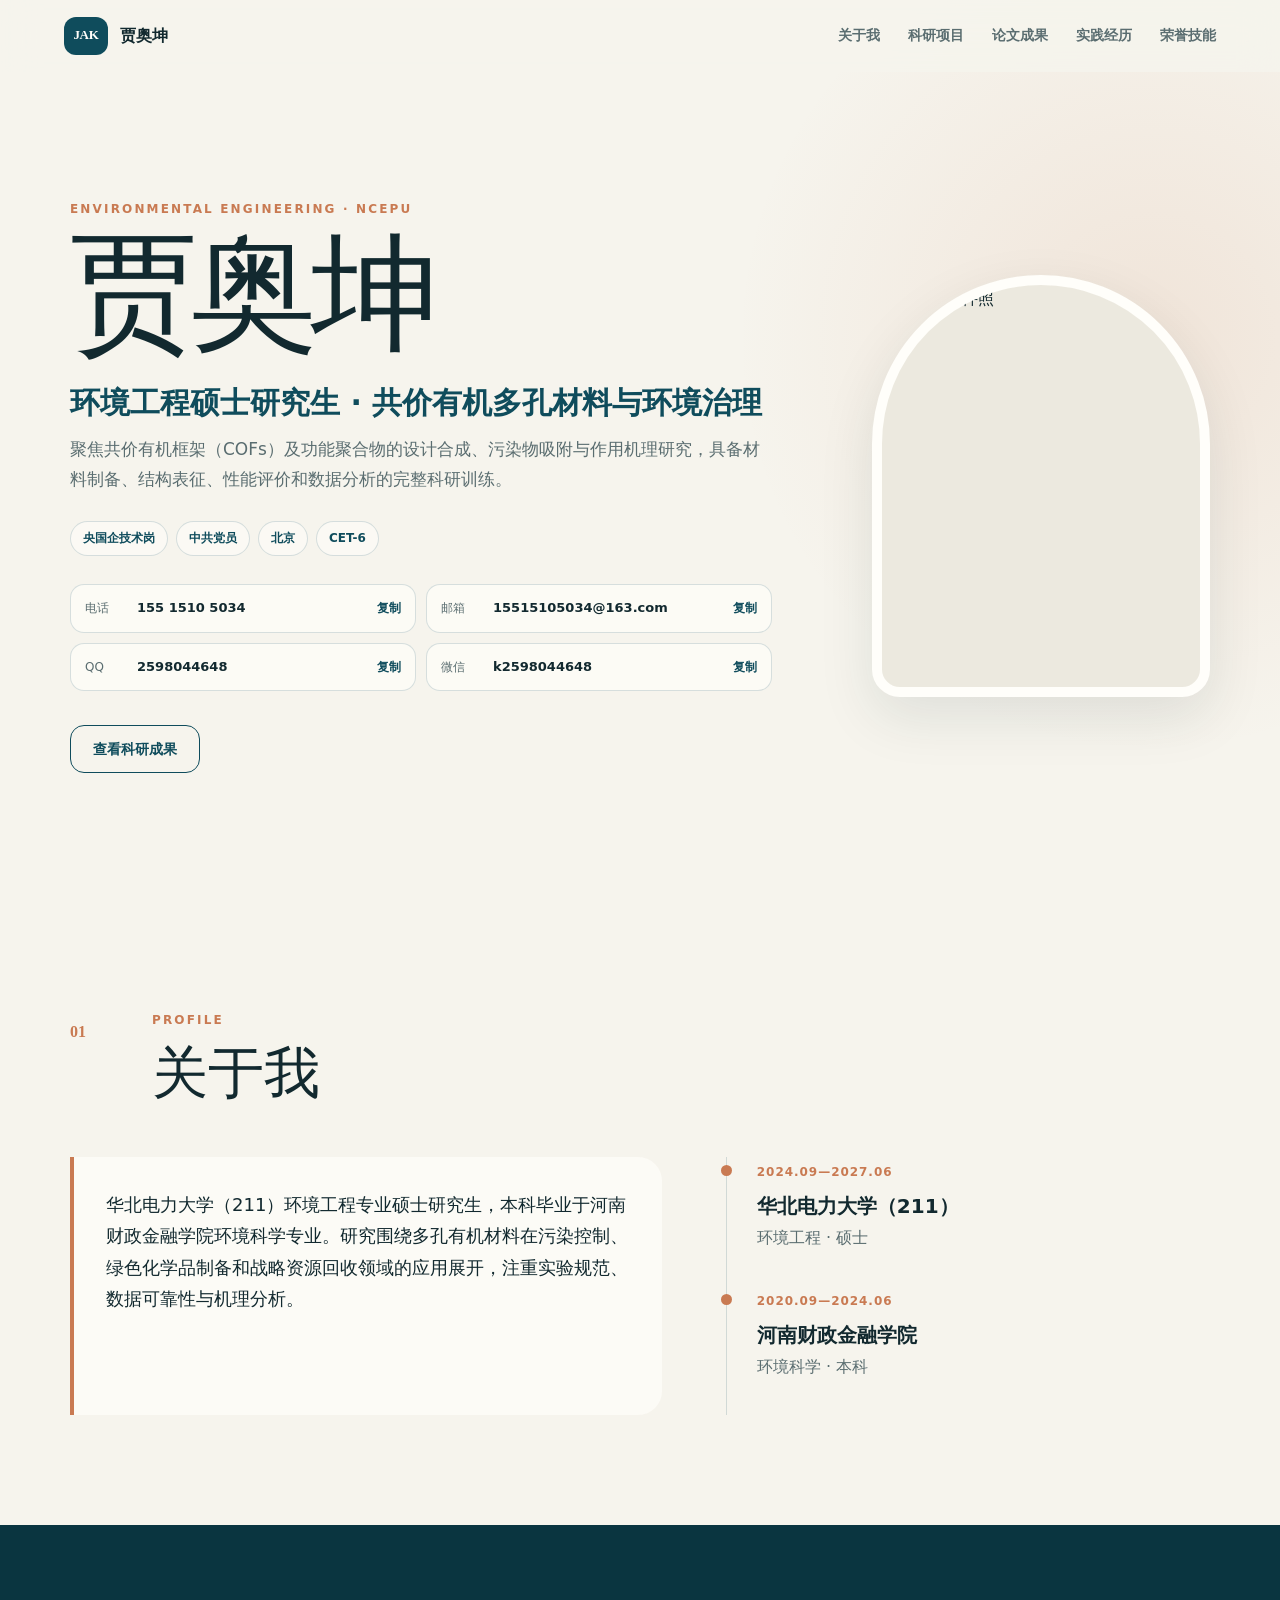
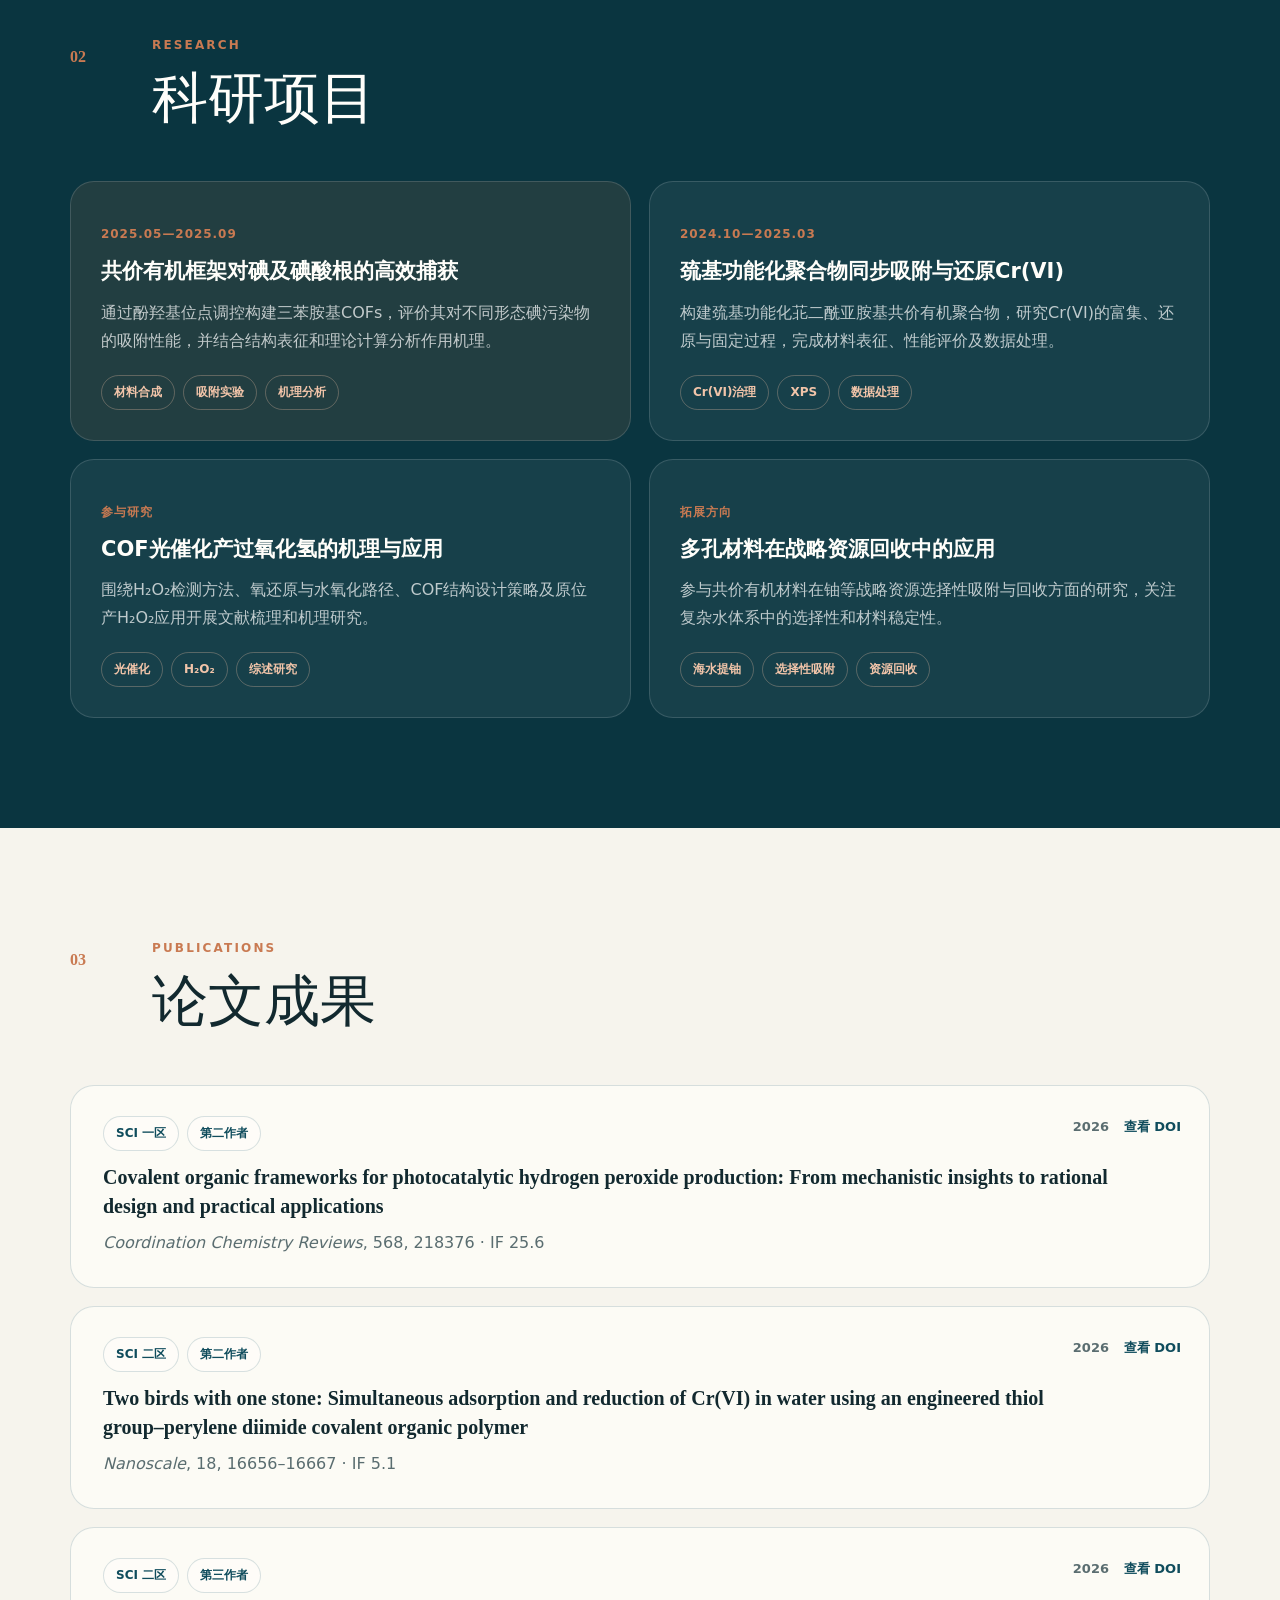
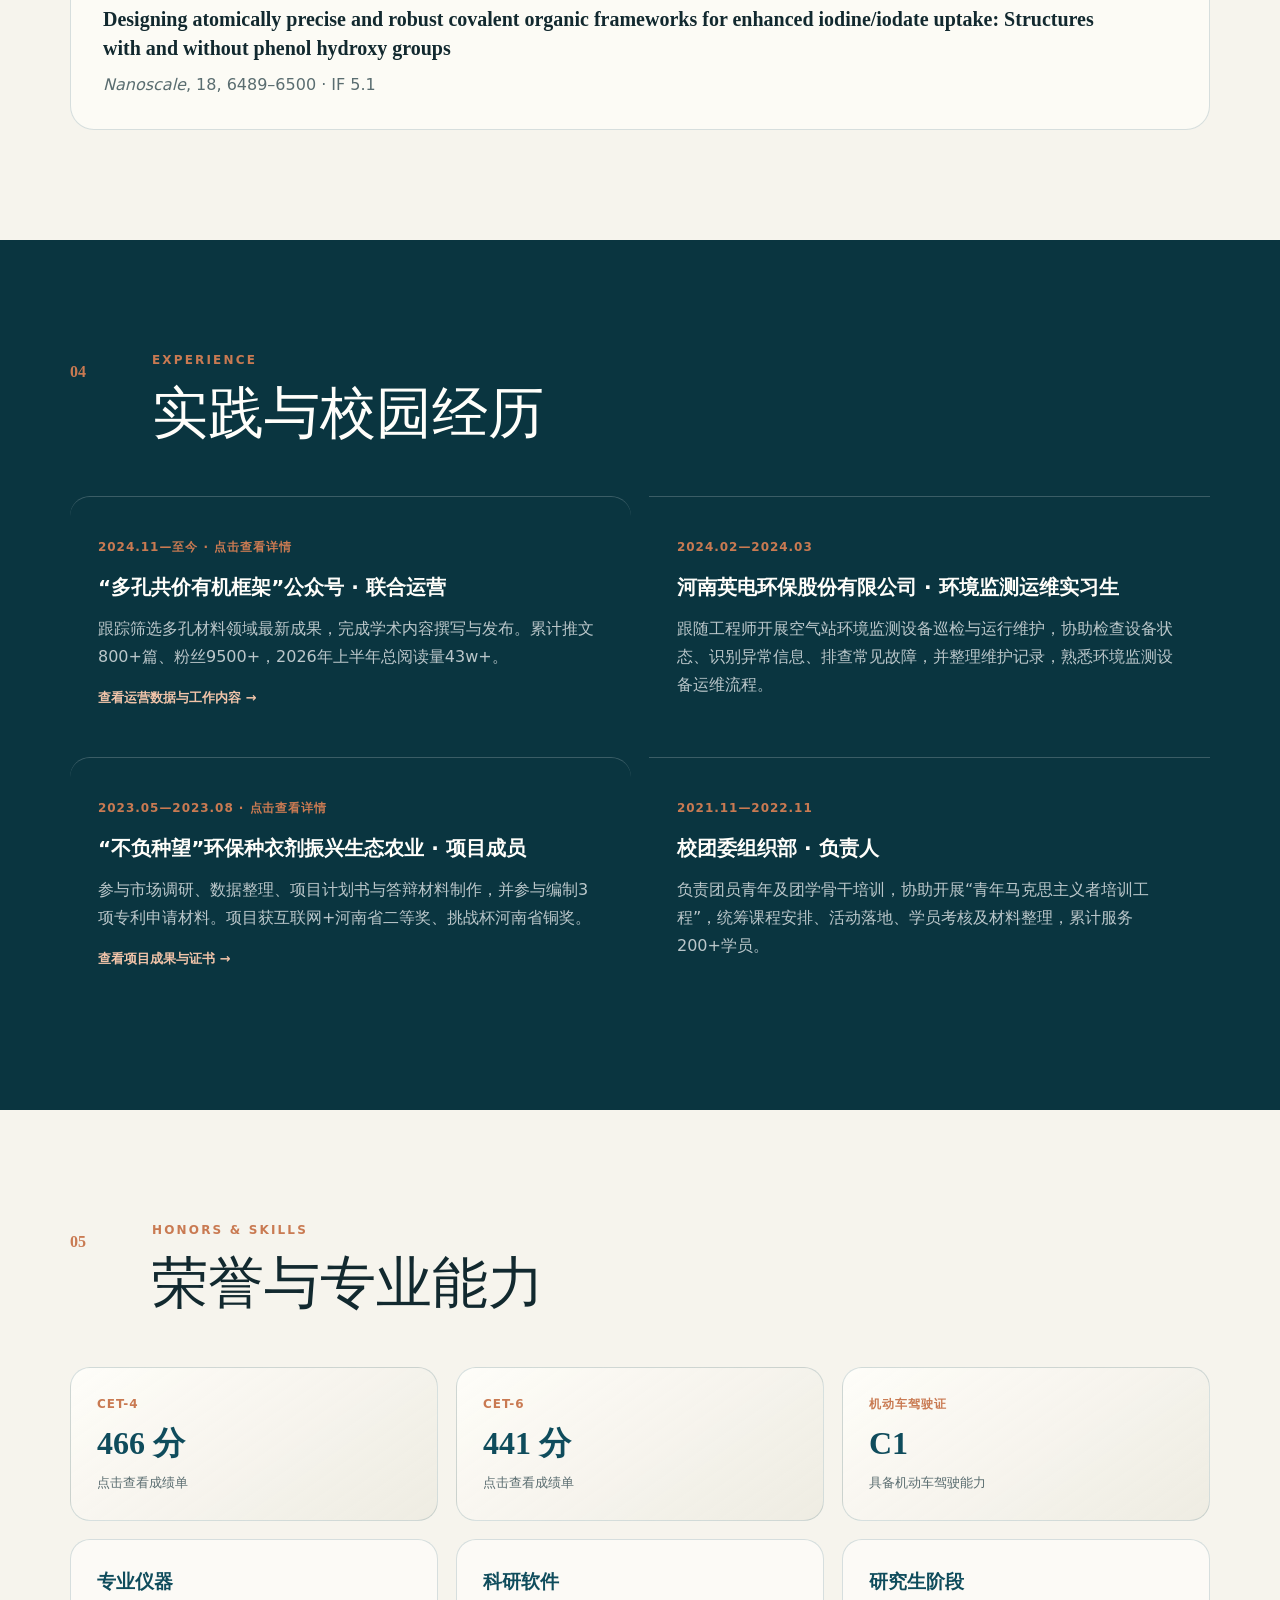
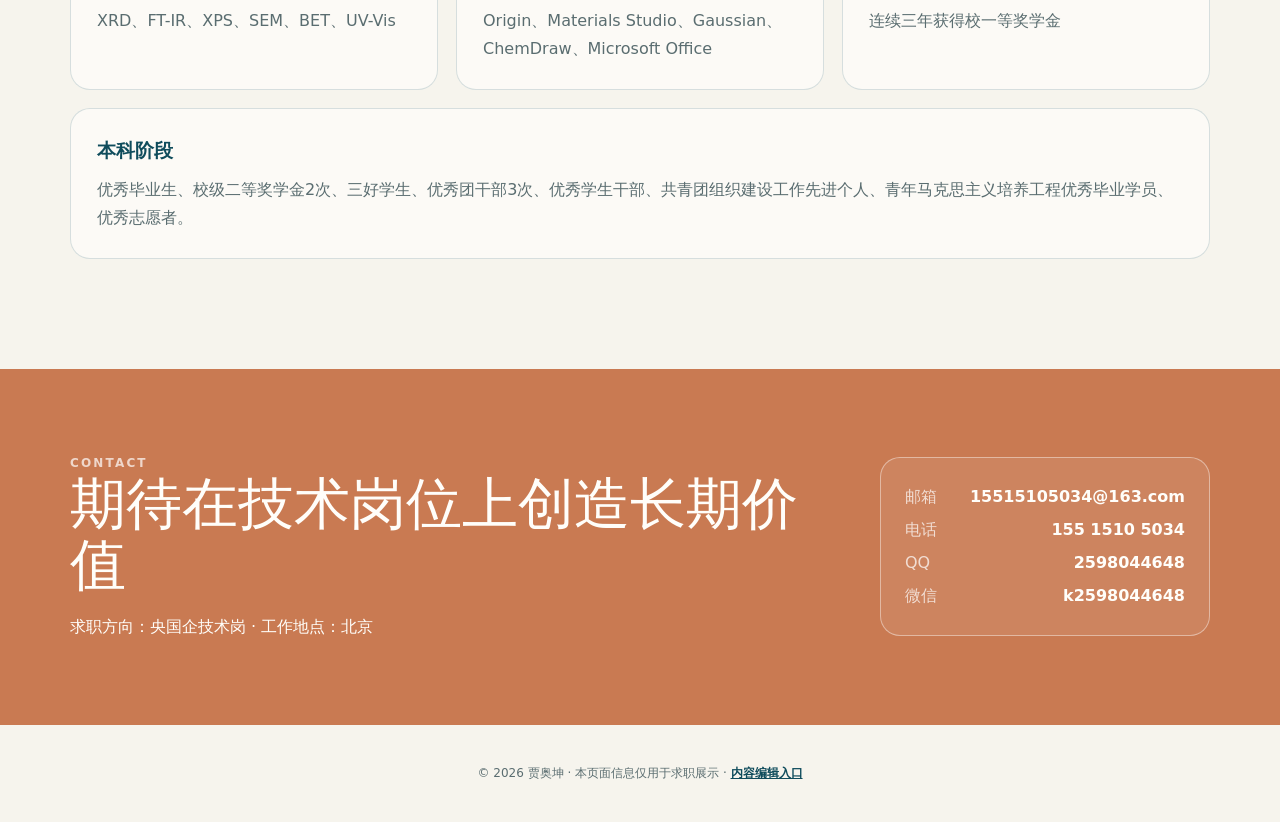
==== index.html @ 05bf76e3 "Publish personal homepage" ====
<!doctype html>
<html lang="zh-CN">
<head>
  <meta charset="utf-8">
  <meta name="viewport" content="width=device-width, initial-scale=1">
  <meta name="description" content="贾奥坤，华北电力大学环境工程硕士研究生，研究方向为共价有机框架与功能聚合物在环境治理中的应用。">
  <meta name="theme-color" content="#0f3d4a">
  <title>贾奥坤｜环境工程硕士研究生</title>
  <link rel="stylesheet" href="styles.css">
</head>
<body>
  <header class="site-header" id="top">
    <a class="brand" href="#top" aria-label="返回首页"><span class="brand-mark">JAK</span><span data-field="name">贾奥坤</span></a>
    <button class="menu-button" type="button" aria-expanded="false" aria-controls="main-nav">菜单</button>
    <nav id="main-nav" class="main-nav" aria-label="主导航"><a href="#about">关于我</a><a href="#research">科研项目</a><a href="#publications">论文成果</a><a href="#experience">实践经历</a><a href="#honors">荣誉技能</a></nav>
  </header>

  <main>
    <section class="hero section-shell">
      <div class="hero-copy reveal">
        <p class="eyebrow">ENVIRONMENTAL ENGINEERING · NCEPU</p>
        <h1 data-field="name">贾奥坤</h1>
        <p class="headline" data-field="headline">环境工程硕士研究生 · 共价有机多孔材料与环境治理</p>
        <p class="hero-summary" data-field="summary">聚焦共价有机框架（COFs）及功能聚合物的设计合成、污染物吸附与作用机理研究，具备材料制备、结构表征、性能评价和数据分析的完整科研训练。</p>
        <div class="tag-row" aria-label="个人标签"><span data-field="jobDirection">央国企技术岗</span><span>中共党员</span><span data-field="workLocation">北京</span><span>CET-6</span></div>
        <div class="copy-contact-grid" aria-label="点击复制联系方式">
          <button type="button" data-copy-field="phone" data-copy-label="电话"><span>电话</span><strong data-field="phone">155 1510 5034</strong><small>复制</small></button>
          <button type="button" data-copy-field="email" data-copy-label="邮箱"><span>邮箱</span><strong data-field="email">15515105034@163.com</strong><small>复制</small></button>
          <button type="button" data-copy-field="qq" data-copy-label="QQ"><span>QQ</span><strong data-field="qq">2598044648</strong><small>复制</small></button>
          <button type="button" data-copy-field="wechat" data-copy-label="微信"><span>微信</span><strong data-field="wechat">k2598044648</strong><small>复制</small></button>
        </div>
        <div class="hero-actions"><a class="button secondary" href="#publications">查看科研成果</a></div>
      </div>
      <div class="portrait-wrap reveal">
        <div class="portrait-frame"><img src="assets/jia-aokun.webp" alt="贾奥坤证件照"></div>
      </div>
    </section>

    <section id="about" class="content-section section-shell reveal">
      <div class="section-heading"><p class="section-index">01</p><div><p class="eyebrow">PROFILE</p><h2>关于我</h2></div></div>
      <div class="about-grid"><div class="lead-card"><p>华北电力大学（211）环境工程专业硕士研究生，本科毕业于河南财政金融学院环境科学专业。研究围绕多孔有机材料在污染控制、绿色化学品制备和战略资源回收领域的应用展开，注重实验规范、数据可靠性与机理分析。</p></div><div class="timeline"><article><span class="timeline-date">2024.09—2027.06</span><h3>华北电力大学（211）</h3><p>环境工程 · 硕士</p></article><article><span class="timeline-date">2020.09—2024.06</span><h3>河南财政金融学院</h3><p>环境科学 · 本科</p></article></div></div>
    </section>

    <section id="research" class="content-section alt-section"><div class="section-shell reveal">
      <div class="section-heading"><p class="section-index">02</p><div><p class="eyebrow">RESEARCH</p><h2>科研项目</h2></div></div>
      <div class="project-grid">
        <article class="project-card featured"><p class="project-date">2025.05—2025.09</p><h3>共价有机框架对碘及碘酸根的高效捕获</h3><p>通过酚羟基位点调控构建三苯胺基COFs，评价其对不同形态碘污染物的吸附性能，并结合结构表征和理论计算分析作用机理。</p><div class="mini-tags"><span>材料合成</span><span>吸附实验</span><span>机理分析</span></div></article>
        <article class="project-card"><p class="project-date">2024.10—2025.03</p><h3>巯基功能化聚合物同步吸附与还原Cr(VI)</h3><p>构建巯基功能化苝二酰亚胺基共价有机聚合物，研究Cr(VI)的富集、还原与固定过程，完成材料表征、性能评价及数据处理。</p><div class="mini-tags"><span>Cr(VI)治理</span><span>XPS</span><span>数据处理</span></div></article>
        <article class="project-card"><p class="project-date">参与研究</p><h3>COF光催化产过氧化氢的机理与应用</h3><p>围绕H₂O₂检测方法、氧还原与水氧化路径、COF结构设计策略及原位产H₂O₂应用开展文献梳理和机理研究。</p><div class="mini-tags"><span>光催化</span><span>H₂O₂</span><span>综述研究</span></div></article>
        <article class="project-card"><p class="project-date">拓展方向</p><h3>多孔材料在战略资源回收中的应用</h3><p>参与共价有机材料在铀等战略资源选择性吸附与回收方面的研究，关注复杂水体系中的选择性和材料稳定性。</p><div class="mini-tags"><span>海水提铀</span><span>选择性吸附</span><span>资源回收</span></div></article>
      </div>
    </div></section>

    <section id="publications" class="content-section section-shell reveal">
      <div class="section-heading"><p class="section-index">03</p><div><p class="eyebrow">PUBLICATIONS</p><h2>论文成果</h2></div></div>
      <div class="publication-list">
        <article><div class="pub-meta"><span>SCI 一区</span><span>第二作者</span><time>2026</time></div><h3>Covalent organic frameworks for photocatalytic hydrogen peroxide production: From mechanistic insights to rational design and practical applications</h3><p><em>Coordination Chemistry Reviews</em>, 568, 218376 · IF 25.6</p><a href="https://doi.org/10.1016/j.ccr.2026.218376" target="_blank" rel="noreferrer">查看 DOI</a></article>
        <article><div class="pub-meta"><span>SCI 二区</span><span>第二作者</span><time>2026</time></div><h3>Two birds with one stone: Simultaneous adsorption and reduction of Cr(VI) in water using an engineered thiol group–perylene diimide covalent organic polymer</h3><p><em>Nanoscale</em>, 18, 16656–16667 · IF 5.1</p><a href="https://doi.org/10.1039/D6NR01074A" target="_blank" rel="noreferrer">查看 DOI</a></article>
        <article><div class="pub-meta"><span>SCI 二区</span><span>第三作者</span><time>2026</time></div><h3>Designing atomically precise and robust covalent organic frameworks for enhanced iodine/iodate uptake: Structures with and without phenol hydroxy groups</h3><p><em>Nanoscale</em>, 18, 6489–6500 · IF 5.1</p><a href="https://doi.org/10.1039/D5NR04548G" target="_blank" rel="noreferrer">查看 DOI</a></article>
      </div>
    </section>

    <section id="experience" class="content-section alt-section"><div class="section-shell reveal">
      <div class="section-heading"><p class="section-index">04</p><div><p class="eyebrow">EXPERIENCE</p><h2>实践与校园经历</h2></div></div>
      <div class="experience-list">
        <article class="interactive-card" tabindex="0" role="button" data-modal-target="wechat-modal"><p class="project-date">2024.11—至今 · 点击查看详情</p><h3>“多孔共价有机框架”公众号 · 联合运营</h3><p>跟踪筛选多孔材料领域最新成果，完成学术内容撰写与发布。累计推文<span data-field="wechatPosts">800+</span>篇、粉丝<span data-field="wechatFollowers">9500+</span>，2026年上半年总阅读量<span data-field="wechatViews">43w+</span>。</p><span class="detail-link">查看运营数据与工作内容 →</span></article>
        <article><p class="project-date">2024.02—2024.03</p><h3>河南英电环保股份有限公司 · 环境监测运维实习生</h3><p>跟随工程师开展空气站环境监测设备巡检与运行维护，协助检查设备状态、识别异常信息、排查常见故障，并整理维护记录，熟悉环境监测设备运维流程。</p></article>
        <article class="interactive-card" tabindex="0" role="button" data-modal-target="seed-modal"><p class="project-date">2023.05—2023.08 · 点击查看详情</p><h3>“不负种望”环保种衣剂振兴生态农业 · 项目成员</h3><p>参与市场调研、数据整理、项目计划书与答辩材料制作，并参与编制3项专利申请材料。项目获互联网+河南省二等奖、挑战杯河南省铜奖。</p><span class="detail-link">查看项目成果与证书 →</span></article>
        <article><p class="project-date">2021.11—2022.11</p><h3>校团委组织部 · 负责人</h3><p>负责团员青年及团学骨干培训，协助开展“青年马克思主义者培训工程”，统筹课程安排、活动落地、学员考核及材料整理，累计服务200+学员。</p></article>
      </div>
    </div></section>

    <section id="honors" class="content-section section-shell reveal">
      <div class="section-heading"><p class="section-index">05</p><div><p class="eyebrow">HONORS & SKILLS</p><h2>荣誉与专业能力</h2></div></div>
      <div class="credential-grid">
        <button class="credential-card" type="button" data-modal-target="cet4-modal"><span>CET-4</span><strong>466 分</strong><small>点击查看成绩单</small></button>
        <button class="credential-card" type="button" data-modal-target="cet6-modal"><span>CET-6</span><strong>441 分</strong><small>点击查看成绩单</small></button>
        <article class="credential-card static"><span>机动车驾驶证</span><strong>C1</strong><small>具备机动车驾驶能力</small></article>
      </div>
      <div class="skills-grid"><article class="skill-card"><h3>专业仪器</h3><p>XRD、FT-IR、XPS、SEM、BET、UV-Vis</p></article><article class="skill-card"><h3>科研软件</h3><p>Origin、Materials Studio、Gaussian、ChemDraw、Microsoft Office</p></article><article class="skill-card"><h3>研究生阶段</h3><p>连续三年获得校一等奖学金</p></article><article class="skill-card wide"><h3>本科阶段</h3><p>优秀毕业生、校级二等奖学金2次、三好学生、优秀团干部3次、优秀学生干部、共青团组织建设工作先进个人、青年马克思主义培养工程优秀毕业学员、优秀志愿者。</p></article></div>
    </section>

    <section class="contact-section"><div class="section-shell contact-inner reveal"><div><p class="eyebrow">CONTACT</p><h2>期待在技术岗位上创造长期价值</h2><p>求职方向：<span data-field="jobDirection">央国企技术岗</span> · 工作地点：<span data-field="workLocation">北京</span></p></div><div class="plain-contact"><p><span>邮箱</span><strong data-field="email">15515105034@163.com</strong></p><p><span>电话</span><strong data-field="phone">155 1510 5034</strong></p><p><span>QQ</span><strong data-field="qq">2598044648</strong></p><p><span>微信</span><strong data-field="wechat">k2598044648</strong></p></div></div></section>
  </main>

  <footer><p>© <span id="year">2026</span> 贾奥坤 · 本页面信息仅用于求职展示 · <a href="editor.html">内容编辑入口</a></p></footer>

  <div class="modal" id="wechat-modal" aria-hidden="true" role="dialog" aria-modal="true" aria-labelledby="wechat-title"><div class="modal-backdrop" data-modal-close></div><div class="modal-panel modal-wide"><button class="modal-close" type="button" data-modal-close>×</button><p class="eyebrow">WECHAT PUBLIC ACCOUNT</p><h2 id="wechat-title">“多孔共价有机框架”公众号</h2><div class="modal-metrics"><article><strong data-field="wechatPosts">800+</strong><span>累计推文</span></article><article><strong data-field="wechatFollowers">9500+</strong><span>粉丝数量</span></article><article><strong data-field="wechatViews">43w+</strong><span>2026年上半年阅读量</span></article></div><p>联合负责内容运营：持续跟踪COFs、MOFs等多孔材料领域最新研究成果，筛选高价值论文，提炼研究思路、创新点与核心结论，完成学术推文撰写、校对与发布。</p><div class="wechat-evidence"><figure><img src="assets/wechat-account-overview.webp" alt="公众号名称与用户数据截图"><figcaption>公众号名称与账号概览</figcaption></figure><figure><img src="assets/wechat-2026-q1.webp" alt="2026年1月至3月阅读量趋势"><figcaption>2026.01.01—2026.03.31 · 阅读总人数247,104</figcaption></figure><figure><img src="assets/wechat-2026-apr-may.webp" alt="2026年4月至5月阅读量趋势"><figcaption>2026.04.01—2026.05.31 · 阅读总人数111,201</figcaption></figure><figure><img src="assets/wechat-2026-june.webp" alt="2026年6月阅读量趋势"><figcaption>2026.06.01—2026.06.30 · 阅读总人数75,459</figcaption></figure></div></div></div>
  <div class="modal" id="seed-modal" aria-hidden="true" role="dialog" aria-modal="true" aria-labelledby="seed-title"><div class="modal-backdrop" data-modal-close></div><div class="modal-panel modal-wide"><button class="modal-close" type="button" data-modal-close>×</button><p class="eyebrow">PROJECT & AWARDS</p><h2 id="seed-title">“不负种望”环保种衣剂项目成果</h2><p>参与市场调研、数据收集与分析、项目计划书编制、答辩PPT制作，并参与编制3项专利申请材料。</p><div class="certificate-grid"><figure><img src="assets/innovation-award.webp" alt="互联网+河南省二等奖证书" loading="lazy"><figcaption>互联网+河南省二等奖 · <a href="assets/innovation-award.pdf" target="_blank" rel="noreferrer">查看原始PDF</a></figcaption></figure><figure><img src="assets/challenge-cup-award.webp" alt="挑战杯河南省铜奖证书" loading="lazy"><figcaption>挑战杯河南省铜奖 · <a href="assets/challenge-cup-award.pdf" target="_blank" rel="noreferrer">查看原始PDF</a></figcaption></figure></div></div></div>
  <div class="modal" id="cet4-modal" aria-hidden="true" role="dialog" aria-modal="true" aria-labelledby="cet4-title"><div class="modal-backdrop" data-modal-close></div><div class="modal-panel document-panel"><button class="modal-close" type="button" data-modal-close>×</button><p class="eyebrow">LANGUAGE CERTIFICATE</p><h2 id="cet4-title">CET-4 成绩单 · 466分</h2><img src="assets/cet4-score-report-redacted.webp" alt="CET-4成绩单" loading="lazy"></div></div>
  <div class="modal" id="cet6-modal" aria-hidden="true" role="dialog" aria-modal="true" aria-labelledby="cet6-title"><div class="modal-backdrop" data-modal-close></div><div class="modal-panel document-panel"><button class="modal-close" type="button" data-modal-close>×</button><p class="eyebrow">LANGUAGE CERTIFICATE</p><h2 id="cet6-title">CET-6 成绩单 · 441分</h2><img src="assets/cet6-score-report-redacted.webp" alt="CET-6成绩单" loading="lazy"></div></div>
  <div class="toast" role="status" aria-live="polite"></div>
  <script src="script.js"></script>
</body>
</html>
---- styles.css ----
:root {
  --ink: #12292f;
  --muted: #5a6d70;
  --paper: #f6f4ed;
  --paper-deep: #ece9df;
  --white: #fffefa;
  --primary: #0f4c5c;
  --primary-dark: #0a3540;
  --accent: #c97a52;
  --line: rgba(15, 76, 92, 0.16);
  --shadow: 0 20px 55px rgba(22, 46, 50, 0.1);
  --radius: 24px;
}

* { box-sizing: border-box; }

html { scroll-behavior: smooth; }

body {
  margin: 0;
  overflow-x: hidden;
  color: var(--ink);
  background:
    radial-gradient(circle at 90% 6%, rgba(201, 122, 82, 0.13), transparent 26rem),
    var(--paper);
  font-family: "Microsoft YaHei", "PingFang SC", "Noto Sans CJK SC", system-ui, sans-serif;
  line-height: 1.75;
}

.hero-copy { min-width: 0; }

a { color: inherit; }

.site-header {
  position: sticky;
  top: 0;
  z-index: 20;
  display: flex;
  align-items: center;
  justify-content: space-between;
  min-height: 72px;
  padding: 0 5vw;
  border-bottom: 1px solid transparent;
  background: rgba(246, 244, 237, 0.82);
  backdrop-filter: blur(18px);
  transition: border-color 180ms ease, box-shadow 180ms ease;
}

.site-header.scrolled {
  border-color: var(--line);
  box-shadow: 0 10px 30px rgba(18, 41, 47, 0.06);
}

.brand {
  display: inline-flex;
  gap: 12px;
  align-items: center;
  font-weight: 800;
  text-decoration: none;
}

.brand-mark {
  display: grid;
  width: 44px;
  height: 38px;
  place-items: center;
  border-radius: 12px;
  color: var(--white);
  background: var(--primary);
  font-family: Georgia, serif;
  font-size: 13px;
  letter-spacing: -0.02em;
}

.main-nav { display: flex; gap: 28px; }
.main-nav a {
  color: var(--muted);
  font-size: 14px;
  font-weight: 700;
  text-decoration: none;
}
.main-nav a:hover { color: var(--primary); }
.menu-button { display: none; }

.section-shell {
  width: min(1140px, calc(100% - 40px));
  margin-inline: auto;
}

.hero {
  display: grid;
  grid-template-columns: minmax(0, 1.35fr) minmax(280px, 0.65fr);
  gap: clamp(48px, 8vw, 100px);
  align-items: center;
  min-height: calc(100vh - 72px);
  padding-block: 80px;
}

.eyebrow {
  margin: 0 0 12px;
  color: var(--accent);
  font-size: 12px;
  font-weight: 900;
  letter-spacing: 0.18em;
}

.hero h1 {
  margin: 0;
  font-family: Georgia, "Songti SC", serif;
  font-size: clamp(64px, 10vw, 128px);
  font-weight: 500;
  line-height: 0.98;
  letter-spacing: -0.06em;
}

.headline {
  margin: 26px 0 12px;
  color: var(--primary);
  font-size: clamp(20px, 2.4vw, 30px);
  font-weight: 800;
  line-height: 1.35;
}

.hero-summary {
  max-width: 710px;
  margin: 0;
  color: var(--muted);
  font-size: 17px;
}

.tag-row, .mini-tags, .pub-meta {
  display: flex;
  flex-wrap: wrap;
  gap: 8px;
}

.tag-row { margin-top: 26px; }
.tag-row span, .mini-tags span, .pub-meta span {
  padding: 6px 12px;
  border: 1px solid var(--line);
  border-radius: 99px;
  color: var(--primary);
  background: rgba(255, 254, 250, 0.58);
  font-size: 12px;
  font-weight: 800;
}

.hero-actions, .contact-actions {
  display: flex;
  flex-wrap: wrap;
  gap: 12px;
  margin-top: 34px;
}

.copy-contact-grid {
  display: grid;
  grid-template-columns: repeat(2, minmax(0, 1fr));
  gap: 10px;
  max-width: 710px;
  margin-top: 28px;
}
.copy-contact-grid button {
  display: grid;
  grid-template-columns: 42px minmax(0, 1fr) auto;
  gap: 10px;
  align-items: center;
  padding: 12px 14px;
  border: 1px solid var(--line);
  border-radius: 14px;
  color: var(--ink);
  background: rgba(255, 254, 250, 0.68);
  font: inherit;
  text-align: left;
  cursor: pointer;
  transition: transform 160ms ease, border-color 160ms ease, background 160ms ease;
}
.copy-contact-grid button:hover { border-color: var(--primary); background: var(--white); transform: translateY(-2px); }
.copy-contact-grid span, .copy-contact-grid small { color: var(--muted); font-size: 12px; }
.copy-contact-grid strong { overflow-wrap: anywhere; font-size: 13px; }
.copy-contact-grid small { color: var(--primary); font-weight: 800; }

.button {
  display: inline-flex;
  min-height: 48px;
  align-items: center;
  justify-content: center;
  padding: 0 22px;
  border: 1px solid var(--primary);
  border-radius: 14px;
  font-size: 14px;
  font-weight: 800;
  text-decoration: none;
  transition: transform 160ms ease, background 160ms ease, color 160ms ease;
}
.button:hover { transform: translateY(-2px); }
.button.primary { color: var(--white); background: var(--primary); }
.button.primary:hover { background: var(--primary-dark); }
.button.secondary { color: var(--primary); background: transparent; }

.portrait-wrap { justify-self: end; width: min(100%, 350px); }
.portrait-frame {
  overflow: hidden;
  aspect-ratio: 4 / 5;
  border: 10px solid var(--white);
  border-radius: 170px 170px 28px 28px;
  background: var(--paper-deep);
  box-shadow: var(--shadow);
}
.portrait-frame img {
  width: 100%;
  height: 100%;
  object-fit: cover;
  object-position: 50% 24%;
}

.contact-card {
  position: relative;
  width: calc(100% - 30px);
  margin: -28px auto 0;
  padding: 16px 18px;
  border: 1px solid var(--line);
  border-radius: 18px;
  background: rgba(255, 254, 250, 0.96);
  box-shadow: 0 12px 30px rgba(18, 41, 47, 0.1);
}
.contact-card p {
  display: flex;
  justify-content: space-between;
  gap: 14px;
  margin: 2px 0;
  font-size: 13px;
}
.contact-card span { color: var(--muted); }
.contact-card strong { font-weight: 700; text-align: right; }

.metrics {
  display: grid;
  grid-template-columns: repeat(4, 1fr);
  margin-bottom: 120px;
  overflow: hidden;
  border: 1px solid var(--line);
  border-radius: var(--radius);
  background: rgba(255, 254, 250, 0.68);
  box-shadow: 0 14px 40px rgba(18, 41, 47, 0.05);
}
.metrics article {
  display: flex;
  flex-direction: column;
  align-items: center;
  padding: 28px 16px;
  border-right: 1px solid var(--line);
}
.metrics article:last-child { border-right: 0; }
.metrics strong { color: var(--primary); font-family: Georgia, serif; font-size: 34px; }
.metrics span { color: var(--muted); font-size: 13px; }

.content-section { padding-block: 110px; scroll-margin-top: 70px; }
.alt-section { background: var(--primary-dark); color: var(--white); }

.section-heading {
  display: grid;
  grid-template-columns: 60px 1fr;
  gap: 22px;
  align-items: start;
  margin-bottom: 52px;
}
.section-index {
  margin: 8px 0 0;
  color: var(--accent);
  font-family: Georgia, serif;
  font-weight: 700;
}
.section-heading h2, .contact-section h2 {
  margin: 0;
  font-family: Georgia, "Songti SC", serif;
  font-size: clamp(34px, 5vw, 56px);
  font-weight: 500;
  line-height: 1.1;
}

.about-grid { display: grid; grid-template-columns: 1.1fr 0.9fr; gap: 64px; }
.lead-card {
  padding: 32px;
  border-left: 4px solid var(--accent);
  border-radius: 0 var(--radius) var(--radius) 0;
  background: rgba(255, 254, 250, 0.74);
  font-size: 18px;
}
.lead-card p { margin: 0; }

.timeline { border-left: 1px solid var(--line); }
.timeline article { position: relative; padding: 0 0 34px 30px; }
.timeline article::before {
  position: absolute;
  top: 8px;
  left: -6px;
  width: 11px;
  height: 11px;
  border-radius: 50%;
  background: var(--accent);
  content: "";
}
.timeline h3 { margin: 4px 0 0; font-size: 20px; }
.timeline p { margin: 0; color: var(--muted); }
.timeline-date, .project-date { color: var(--accent); font-size: 12px; font-weight: 900; letter-spacing: 0.08em; }

.project-grid { display: grid; grid-template-columns: repeat(2, 1fr); gap: 18px; }
.project-card {
  padding: 30px;
  border: 1px solid rgba(255, 255, 255, 0.14);
  border-radius: var(--radius);
  background: rgba(255, 255, 255, 0.055);
}
.project-card.featured { background: rgba(201, 122, 82, 0.13); }
.project-card h3 { margin: 8px 0 12px; font-size: 21px; line-height: 1.4; }
.project-card p:not(.project-date) { margin: 0; color: rgba(255, 255, 255, 0.72); }
.mini-tags { margin-top: 20px; }
.alt-section .mini-tags span { color: #f1c4a9; border-color: rgba(241, 196, 169, 0.3); background: transparent; }

.publication-list { display: grid; gap: 18px; }
.publication-list article {
  position: relative;
  padding: 30px 100px 30px 32px;
  border: 1px solid var(--line);
  border-radius: var(--radius);
  background: rgba(255, 254, 250, 0.68);
  transition: transform 180ms ease, box-shadow 180ms ease;
}
.publication-list article:hover { transform: translateY(-3px); box-shadow: var(--shadow); }
.publication-list h3 { margin: 12px 0 8px; font-family: Georgia, serif; font-size: 20px; line-height: 1.45; }
.publication-list p { margin: 0; color: var(--muted); }
.publication-list article > a {
  position: absolute;
  top: 30px;
  right: 28px;
  color: var(--primary);
  font-size: 13px;
  font-weight: 900;
  text-decoration: none;
  white-space: nowrap;
}
.pub-meta time { margin-left: auto; color: var(--muted); font-size: 13px; font-weight: 800; }

.experience-list { display: grid; grid-template-columns: repeat(2, 1fr); gap: 18px; }
.experience-list article {
  padding: 28px;
  border-top: 1px solid rgba(255, 255, 255, 0.2);
}
.experience-list h3 { margin: 7px 0 10px; font-size: 20px; }
.experience-list p:not(.project-date) { margin: 0; color: rgba(255, 255, 255, 0.72); }

.interactive-card {
  border-radius: 20px;
  cursor: pointer;
  transition: transform 180ms ease, background 180ms ease, box-shadow 180ms ease;
}
.interactive-card:hover, .interactive-card:focus-visible {
  outline: none;
  background: rgba(255, 255, 255, 0.08);
  box-shadow: inset 0 0 0 1px rgba(255, 255, 255, 0.15);
  transform: translateY(-3px);
}
.detail-link { display: inline-block; margin-top: 16px; color: #f1c4a9; font-size: 13px; font-weight: 800; }

.credential-grid { display: grid; grid-template-columns: repeat(3, 1fr); gap: 18px; margin-bottom: 18px; }
.credential-card {
  display: flex;
  min-height: 154px;
  flex-direction: column;
  align-items: flex-start;
  justify-content: center;
  padding: 26px;
  border: 1px solid var(--line);
  border-radius: 20px;
  color: var(--ink);
  background: linear-gradient(145deg, rgba(255, 254, 250, 0.86), rgba(236, 233, 223, 0.76));
  font: inherit;
  text-align: left;
}
button.credential-card { cursor: pointer; transition: transform 160ms ease, box-shadow 160ms ease; }
button.credential-card:hover { transform: translateY(-3px); box-shadow: var(--shadow); }
.credential-card span { color: var(--accent); font-size: 12px; font-weight: 900; letter-spacing: 0.08em; }
.credential-card strong { color: var(--primary); font-family: Georgia, serif; font-size: 32px; }
.credential-card small { color: var(--muted); }

.skills-grid { display: grid; grid-template-columns: repeat(3, 1fr); gap: 18px; }
.skill-card {
  padding: 26px;
  border: 1px solid var(--line);
  border-radius: 20px;
  background: rgba(255, 254, 250, 0.66);
}
.skill-card.wide { grid-column: span 3; }
.skill-card h3 { margin: 0 0 8px; color: var(--primary); }
.skill-card p { margin: 0; color: var(--muted); }

.contact-section { padding-block: 84px; color: var(--white); background: var(--accent); }
.contact-inner { display: flex; align-items: center; justify-content: space-between; gap: 60px; }
.contact-inner .eyebrow { color: rgba(255, 255, 255, 0.7); }
.contact-inner p { margin-bottom: 0; }
.contact-actions { justify-content: flex-end; margin: 0; }
.button.light { border-color: var(--white); color: var(--accent); background: var(--white); }
.button.outline-light { border-color: rgba(255, 255, 255, 0.7); color: var(--white); }

.plain-contact {
  min-width: min(100%, 330px);
  padding: 20px 24px;
  border: 1px solid rgba(255, 255, 255, 0.42);
  border-radius: 20px;
  background: rgba(255, 255, 255, 0.08);
}
.plain-contact p { display: flex; justify-content: space-between; gap: 24px; margin: 5px 0; }
.plain-contact span { color: rgba(255, 255, 255, 0.72); }

.modal { position: fixed; z-index: 100; inset: 0; display: none; padding: 28px; overflow-y: auto; }
.modal.open { display: grid; place-items: center; }
.modal-backdrop { position: fixed; inset: 0; background: rgba(4, 20, 24, 0.76); backdrop-filter: blur(7px); }
.modal-panel {
  position: relative;
  z-index: 1;
  width: min(760px, 100%);
  max-height: calc(100vh - 56px);
  overflow: auto;
  padding: clamp(26px, 5vw, 48px);
  border-radius: 26px;
  background: var(--white);
  box-shadow: 0 30px 100px rgba(0, 0, 0, 0.3);
}
.modal-panel.modal-wide { width: min(1080px, 100%); }
.modal-panel h2 { margin: 0 44px 20px 0; font-family: Georgia, "Songti SC", serif; font-size: clamp(28px, 4vw, 44px); line-height: 1.2; }
.modal-panel > p { color: var(--muted); }
.modal-close { position: absolute; top: 18px; right: 20px; width: 42px; height: 42px; border: 0; border-radius: 50%; color: var(--primary); background: var(--paper-deep); cursor: pointer; font-size: 28px; line-height: 1; }
.modal-metrics { display: grid; grid-template-columns: repeat(3, 1fr); gap: 12px; margin: 28px 0; }
.modal-metrics article { display: flex; flex-direction: column; padding: 20px; border-radius: 16px; background: var(--paper); text-align: center; }
.modal-metrics strong { color: var(--primary); font-family: Georgia, serif; font-size: 30px; }
.modal-metrics span { color: var(--muted); font-size: 12px; }
.certificate-grid { display: grid; grid-template-columns: repeat(2, 1fr); gap: 18px; margin-top: 24px; }
.certificate-grid figure { margin: 0; padding: 12px; border: 1px solid var(--line); border-radius: 18px; background: var(--paper); }
.certificate-grid img, .document-panel img { display: block; width: 100%; height: auto; border-radius: 10px; }
.certificate-grid figcaption { padding: 10px 4px 2px; color: var(--muted); font-size: 13px; }
.certificate-grid a { color: var(--primary); font-weight: 800; }
.document-panel { width: min(880px, 100%); }
.privacy-note { padding: 12px 15px; border-left: 3px solid var(--accent); background: var(--paper); font-size: 13px; }
.wechat-evidence { display: grid; gap: 18px; margin-top: 28px; }
.wechat-evidence figure { margin: 0; padding: 12px; border: 1px solid var(--line); border-radius: 18px; background: var(--paper); }
.wechat-evidence img { display: block; width: 100%; height: auto; border-radius: 10px; }
.wechat-evidence figcaption { padding: 10px 4px 2px; color: var(--muted); font-size: 13px; }
body.modal-open { overflow: hidden; }

.toast {
  position: fixed;
  z-index: 130;
  right: 24px;
  bottom: 24px;
  padding: 12px 18px;
  border-radius: 12px;
  color: var(--white);
  background: var(--primary-dark);
  opacity: 0;
  pointer-events: none;
  transform: translateY(12px);
  transition: opacity 160ms ease, transform 160ms ease;
}
.toast.show { opacity: 1; transform: none; }

.editor-page { min-height: 100vh; }
.editor-header { display: flex; width: min(900px, calc(100% - 32px)); margin: 0 auto; padding: 26px 0; }
.editor-shell { width: min(900px, calc(100% - 32px)); margin: 24px auto 80px; }
.editor-intro { margin-bottom: 34px; }
.editor-intro h1 { margin: 0; font-family: Georgia, "Songti SC", serif; font-size: clamp(42px, 7vw, 68px); font-weight: 500; }
.editor-intro p:last-child { max-width: 720px; color: var(--muted); }
.editor-form { display: grid; grid-template-columns: repeat(2, 1fr); gap: 18px; padding: clamp(22px, 4vw, 38px); border: 1px solid var(--line); border-radius: 26px; background: rgba(255, 254, 250, 0.78); box-shadow: var(--shadow); }
.editor-form label { display: flex; flex-direction: column; gap: 7px; color: var(--primary); font-size: 13px; font-weight: 800; }
.editor-form .full { grid-column: 1 / -1; }
.editor-form input, .editor-form textarea { width: 100%; padding: 13px 14px; border: 1px solid var(--line); border-radius: 12px; color: var(--ink); background: var(--white); font: inherit; resize: vertical; }
.editor-form input:focus, .editor-form textarea:focus { outline: 2px solid rgba(15, 76, 92, 0.2); border-color: var(--primary); }
.editor-actions { display: flex; flex-wrap: wrap; gap: 12px; align-items: center; margin-top: 8px; }
.text-button { border: 0; color: var(--muted); background: transparent; cursor: pointer; text-decoration: underline; }
.editor-note { margin-top: 18px; padding: 18px 22px; border-left: 4px solid var(--accent); border-radius: 0 16px 16px 0; background: rgba(255, 254, 250, 0.68); }
.editor-note p { margin: 4px 0 0; color: var(--muted); }

footer { padding: 26px 20px; color: var(--muted); text-align: center; font-size: 12px; }
footer a { color: var(--primary); font-weight: 800; }

.reveal { opacity: 0; transform: translateY(22px); transition: opacity 650ms ease, transform 650ms ease; }
.reveal.visible { opacity: 1; transform: none; }

@media (prefers-reduced-motion: reduce) {
  html { scroll-behavior: auto; }
  .reveal { opacity: 1; transform: none; transition: none; }
}

@media (max-width: 820px) {
  .menu-button {
    display: block;
    padding: 8px 12px;
    border: 1px solid var(--line);
    border-radius: 10px;
    color: var(--primary);
    background: transparent;
    font-weight: 800;
  }
  .main-nav {
    position: absolute;
    top: 64px;
    right: 20px;
    display: none;
    width: 190px;
    flex-direction: column;
    gap: 0;
    padding: 10px;
    border: 1px solid var(--line);
    border-radius: 16px;
    background: var(--white);
    box-shadow: var(--shadow);
  }
  .main-nav.open { display: flex; }
  .main-nav a { padding: 10px 12px; }
  .hero { grid-template-columns: 1fr; min-height: auto; padding-block: 64px 90px; }
  .portrait-wrap { justify-self: center; order: -1; width: min(74vw, 310px); }
  .hero-copy { text-align: center; }
  .hero-summary { margin-inline: auto; }
  .tag-row, .hero-actions { justify-content: center; }
  .copy-contact-grid { margin-inline: auto; text-align: left; }
  .metrics { grid-template-columns: repeat(2, 1fr); margin-bottom: 70px; }
  .metrics article:nth-child(2) { border-right: 0; }
  .metrics article:nth-child(-n+2) { border-bottom: 1px solid var(--line); }
  .about-grid, .project-grid, .experience-list, .skills-grid, .credential-grid { grid-template-columns: 1fr; }
  .skill-card.wide { grid-column: auto; }
  .contact-inner { flex-direction: column; align-items: flex-start; }
  .contact-actions { justify-content: flex-start; }
  .plain-contact { width: 100%; }
  .certificate-grid { grid-template-columns: 1fr; }
}

@media (max-width: 520px) {
  .section-shell { width: min(100% - 28px, 1140px); }
  .hero h1 { font-size: 62px; }
  .headline { font-size: 20px; }
  .hero-copy { width: 100%; }
  .hero-copy .eyebrow { overflow-wrap: anywhere; letter-spacing: 0.1em; }
  .headline, .hero-summary { overflow-wrap: anywhere; }
  .content-section { padding-block: 78px; }
  .section-heading { grid-template-columns: 36px 1fr; gap: 12px; margin-bottom: 38px; }
  .lead-card, .project-card, .publication-list article, .skill-card { padding: 24px; }
  .publication-list article { padding-top: 62px; }
  .publication-list article > a { left: 24px; right: auto; top: 22px; }
  .pub-meta time { width: 100%; margin-left: 0; }
  .contact-actions { width: 100%; }
  .contact-actions .button { width: 100%; }
  .modal { padding: 12px; }
  .modal-panel { max-height: calc(100vh - 24px); padding: 24px 18px; }
  .modal-metrics { grid-template-columns: 1fr; }
  .plain-contact p { flex-direction: column; gap: 0; }
  .copy-contact-grid { grid-template-columns: 1fr; }
  .editor-form { grid-template-columns: 1fr; }
  .editor-form .full { grid-column: auto; }
  .editor-actions .button { width: 100%; }
}
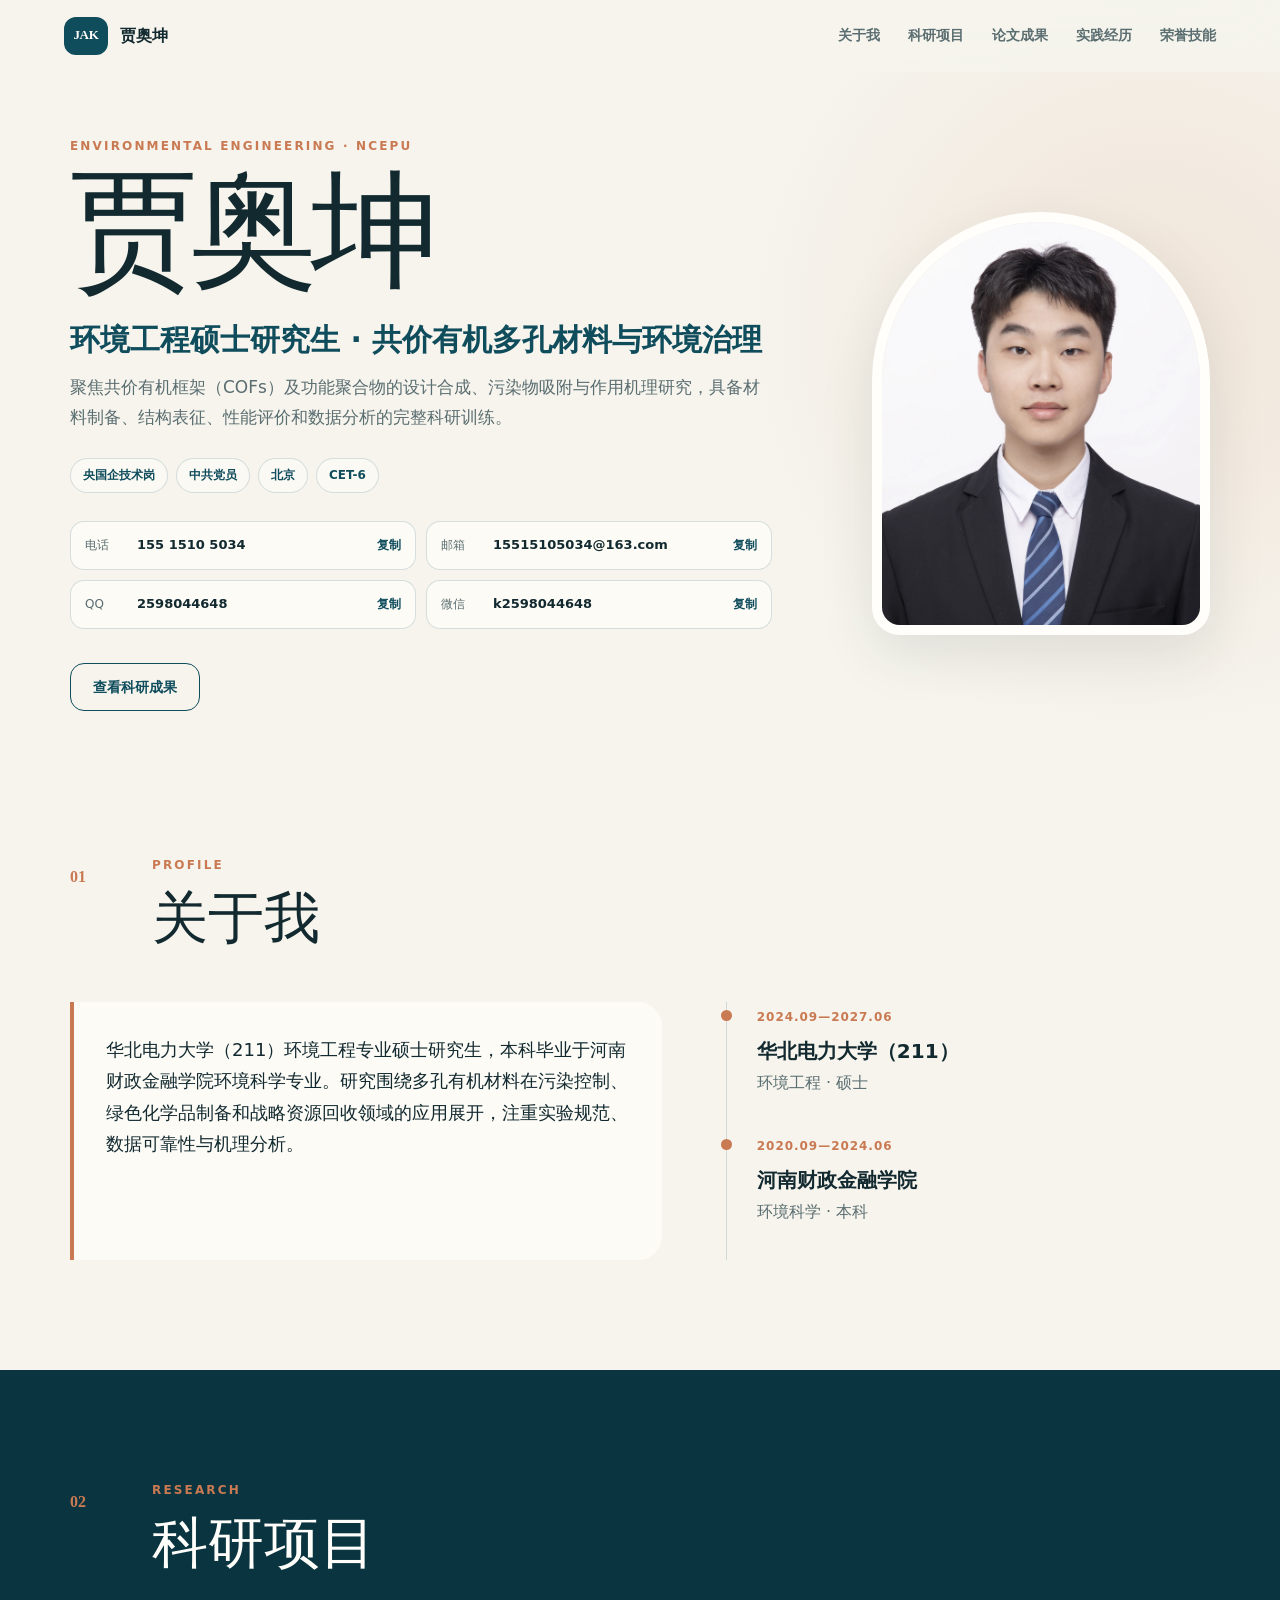
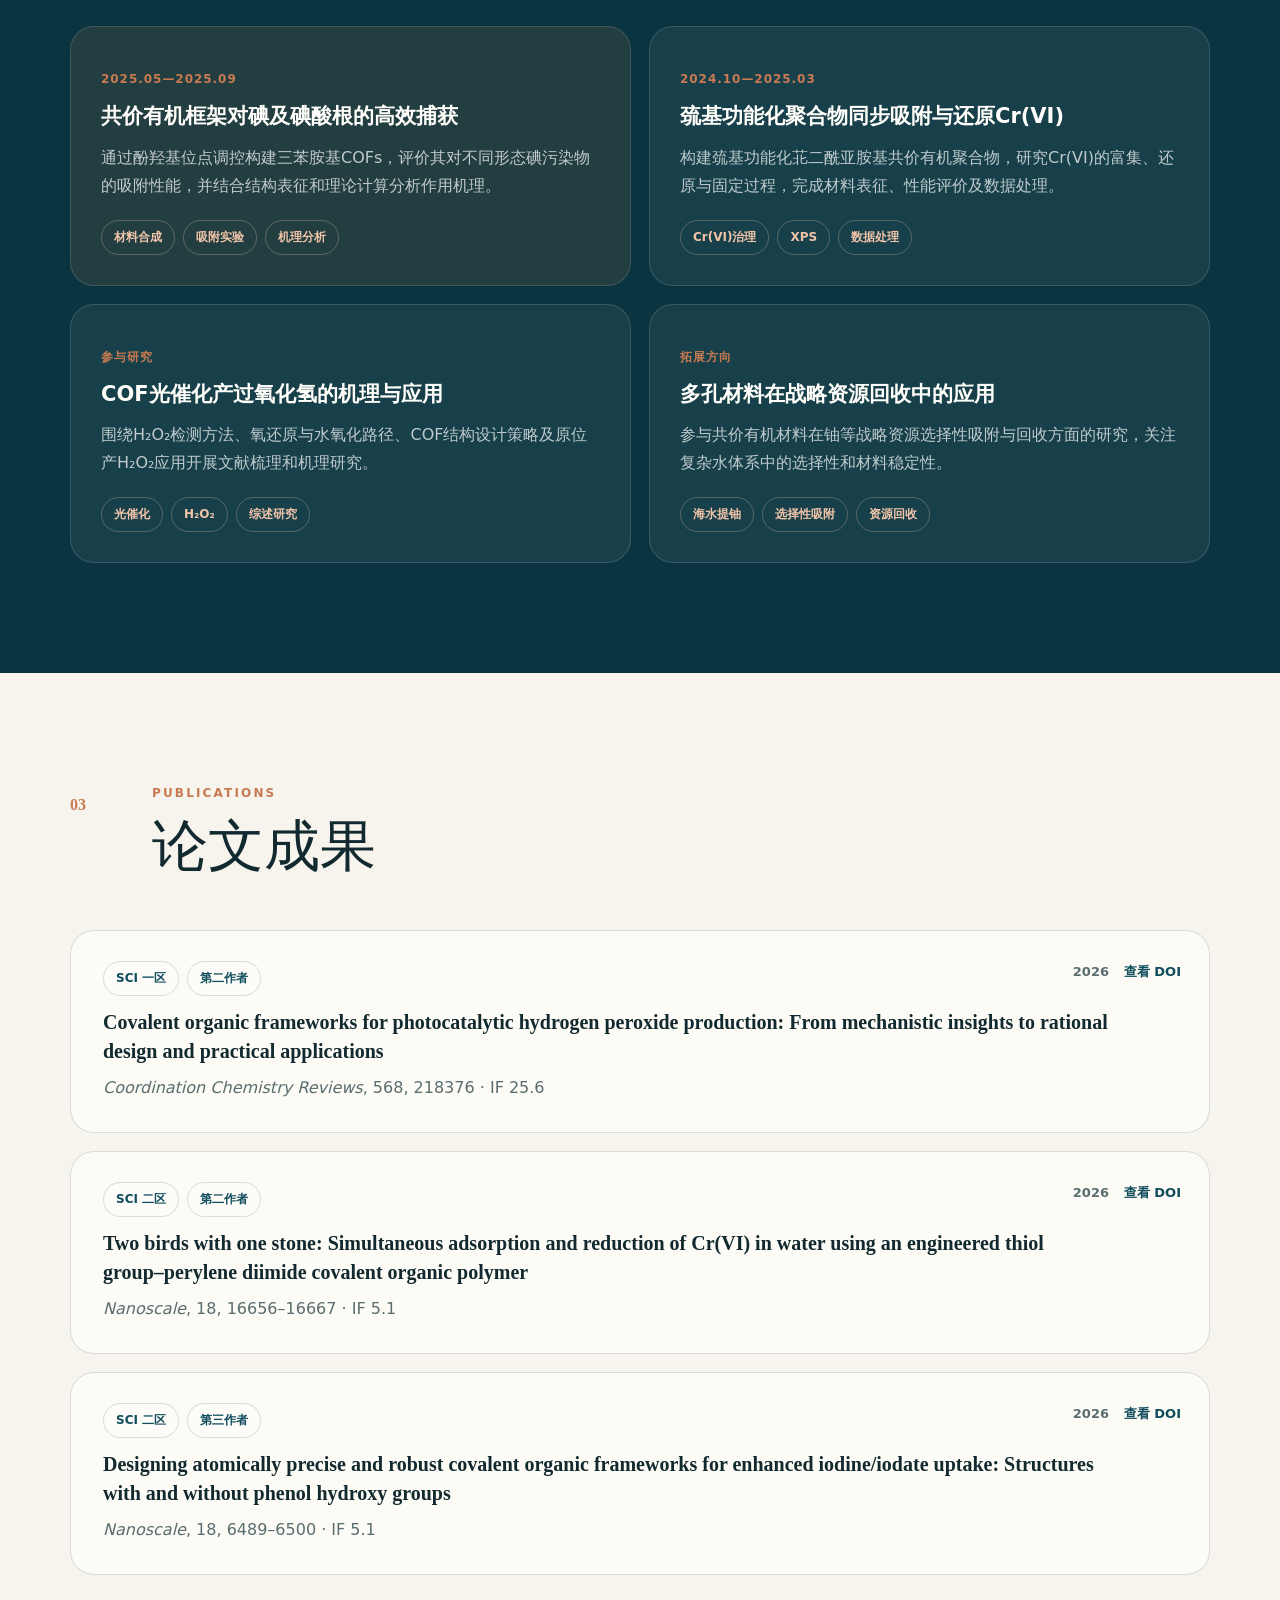
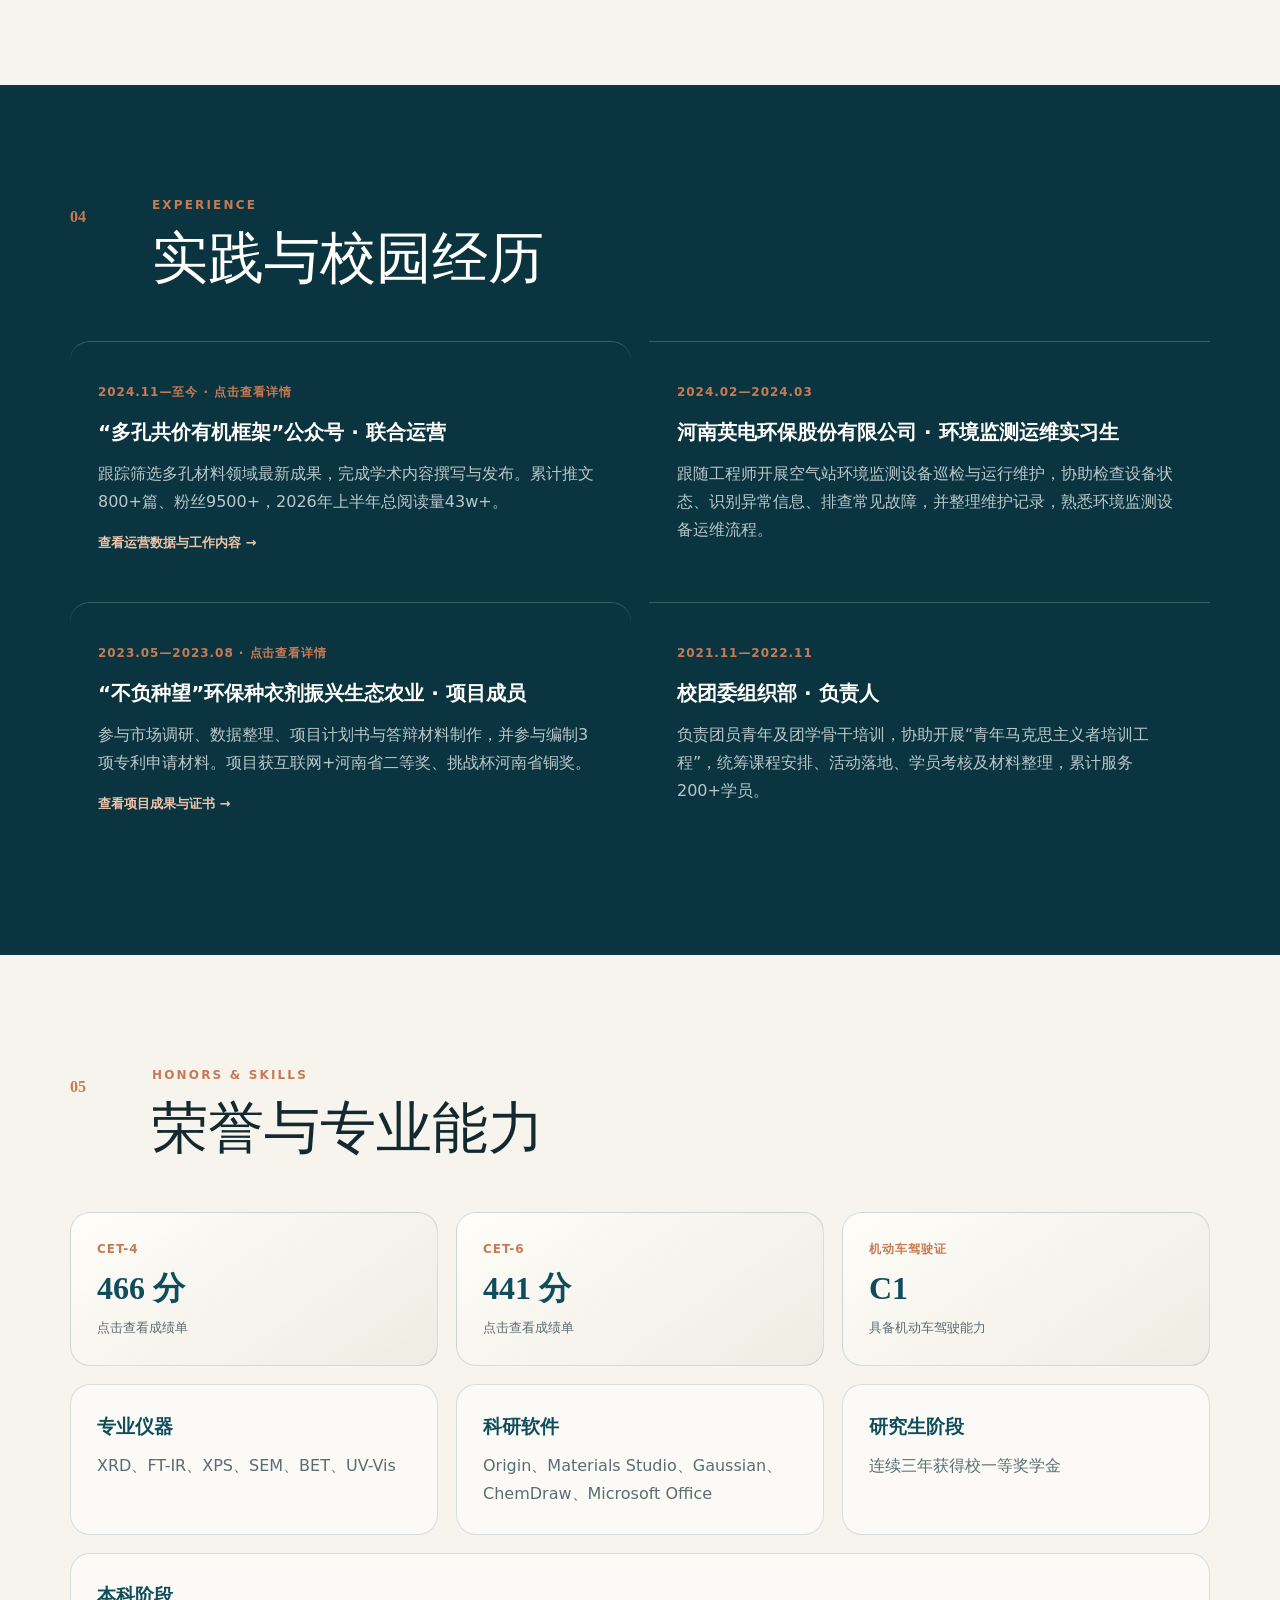
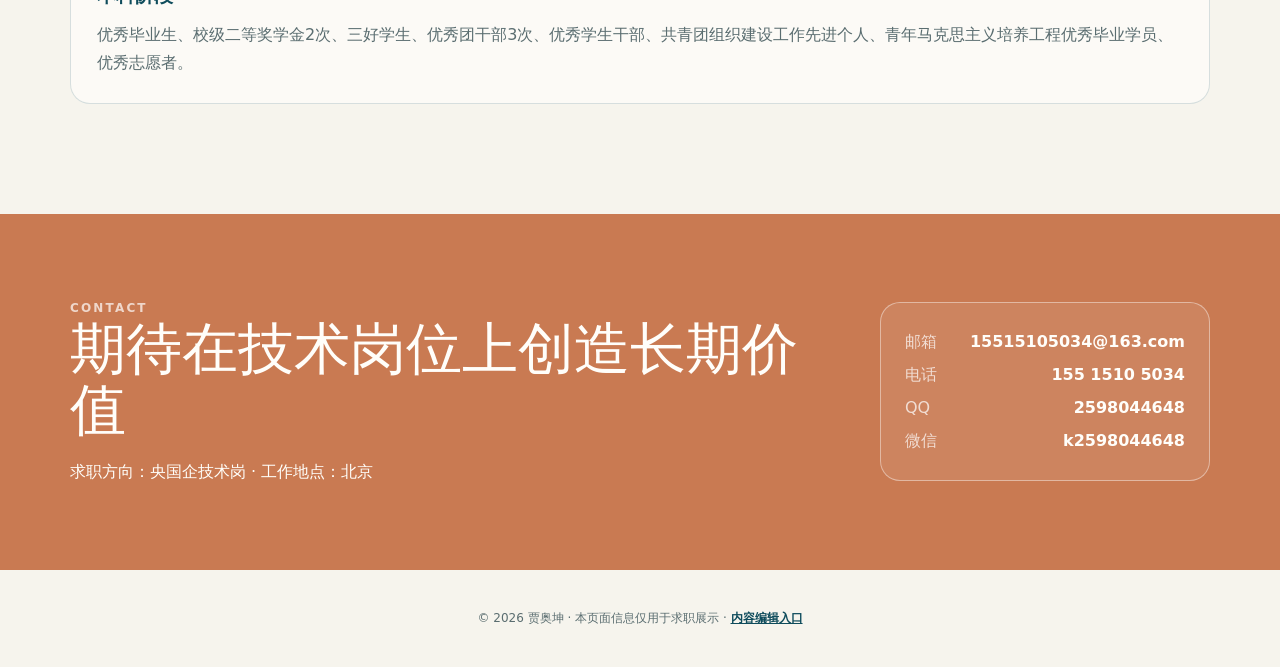
==== commit d1de199b: "Update index.html" ====
--- a/index.html
+++ b/index.html
@@ -38,7 +38,7 @@
 
     <section id="about" class="content-section section-shell reveal">
       <div class="section-heading"><p class="section-index">01</p><div><p class="eyebrow">PROFILE</p><h2>关于我</h2></div></div>
-      <div class="about-grid"><div class="lead-card"><p>华北电力大学（211）环境工程专业硕士研究生，本科毕业于河南财政金融学院环境科学专业。研究围绕多孔有机材料在污染控制、绿色化学品制备和战略资源回收领域的应用展开，注重实验规范、数据可靠性与机理分析。</p></div><div class="timeline"><article><span class="timeline-date">2024.09—2027.06</span><h3>华北电力大学（211）</h3><p>环境工程 · 硕士</p></article><article><span class="timeline-date">2020.09—2024.06</span><h3>河南财政金融学院</h3><p>环境科学 · 本科</p></article></div></div>
+      <div class="about-grid"><div class="lead-card"><p data-field="aboutText">华北电力大学（211）环境工程专业硕士研究生，本科毕业于河南财政金融学院环境科学专业。研究围绕多孔有机材料在污染控制、绿色化学品制备和战略资源回收领域的应用展开，注重实验规范、数据可靠性与机理分析。</p></div><div class="timeline"><article><span class="timeline-date">2024.09—2027.06</span><h3>华北电力大学（211）</h3><p>环境工程 · 硕士</p></article><article><span class="timeline-date">2020.09—2024.06</span><h3>河南财政金融学院</h3><p>环境科学 · 本科</p></article></div></div>
     </section>
 
     <section id="research" class="content-section alt-section"><div class="section-shell reveal">
@@ -80,7 +80,7 @@
       <div class="skills-grid"><article class="skill-card"><h3>专业仪器</h3><p>XRD、FT-IR、XPS、SEM、BET、UV-Vis</p></article><article class="skill-card"><h3>科研软件</h3><p>Origin、Materials Studio、Gaussian、ChemDraw、Microsoft Office</p></article><article class="skill-card"><h3>研究生阶段</h3><p>连续三年获得校一等奖学金</p></article><article class="skill-card wide"><h3>本科阶段</h3><p>优秀毕业生、校级二等奖学金2次、三好学生、优秀团干部3次、优秀学生干部、共青团组织建设工作先进个人、青年马克思主义培养工程优秀毕业学员、优秀志愿者。</p></article></div>
     </section>
 
-    <section class="contact-section"><div class="section-shell contact-inner reveal"><div><p class="eyebrow">CONTACT</p><h2>期待在技术岗位上创造长期价值</h2><p>求职方向：<span data-field="jobDirection">央国企技术岗</span> · 工作地点：<span data-field="workLocation">北京</span></p></div><div class="plain-contact"><p><span>邮箱</span><strong data-field="email">15515105034@163.com</strong></p><p><span>电话</span><strong data-field="phone">155 1510 5034</strong></p><p><span>QQ</span><strong data-field="qq">2598044648</strong></p><p><span>微信</span><strong data-field="wechat">k2598044648</strong></p></div></div></section>
+    <section class="contact-section"><div class="section-shell contact-inner reveal"><div><p class="eyebrow">CONTACT</p><h2 data-field="contactHeading">期待在技术岗位上创造长期价值</h2><p>求职方向：<span data-field="jobDirection">央国企技术岗</span> · 工作地点：<span data-field="workLocation">北京</span></p></div><div class="plain-contact"><p><span>邮箱</span><strong data-field="email">15515105034@163.com</strong></p><p><span>电话</span><strong data-field="phone">155 1510 5034</strong></p><p><span>QQ</span><strong data-field="qq">2598044648</strong></p><p><span>微信</span><strong data-field="wechat">k2598044648</strong></p></div></div></section>
   </main>
 
   <footer><p>© <span id="year">2026</span> 贾奥坤 · 本页面信息仅用于求职展示 · <a href="editor.html">内容编辑入口</a></p></footer>
--- a/styles.css
+++ b/styles.css
@@ -92,8 +92,8 @@
   grid-template-columns: minmax(0, 1.35fr) minmax(280px, 0.65fr);
   gap: clamp(48px, 8vw, 100px);
   align-items: center;
-  min-height: calc(100vh - 72px);
-  padding-block: 80px;
+  min-height: auto;
+  padding-block: 64px 72px;
 }
 
 .eyebrow {
@@ -255,6 +255,7 @@
 .metrics span { color: var(--muted); font-size: 13px; }
 
 .content-section { padding-block: 110px; scroll-margin-top: 70px; }
+#about { padding-top: 72px; }
 .alt-section { background: var(--primary-dark); color: var(--white); }
 
 .section-heading {
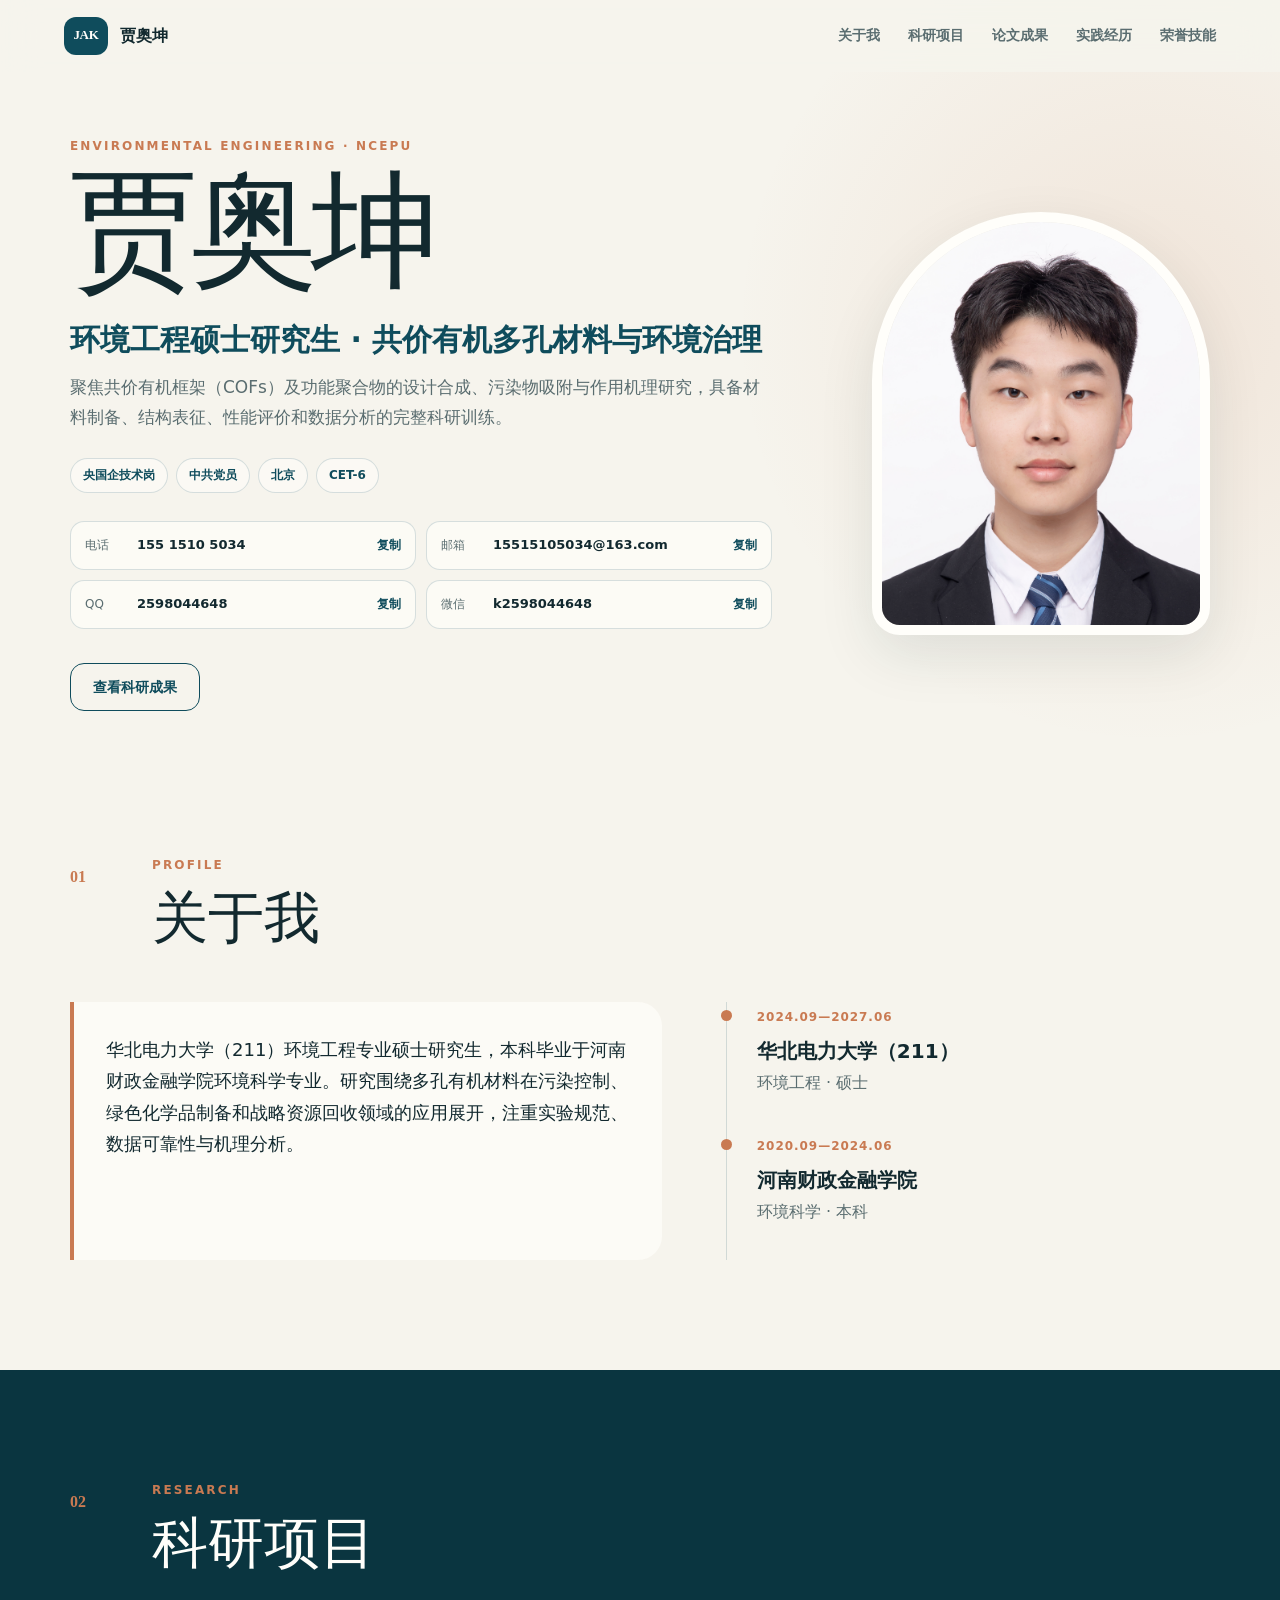
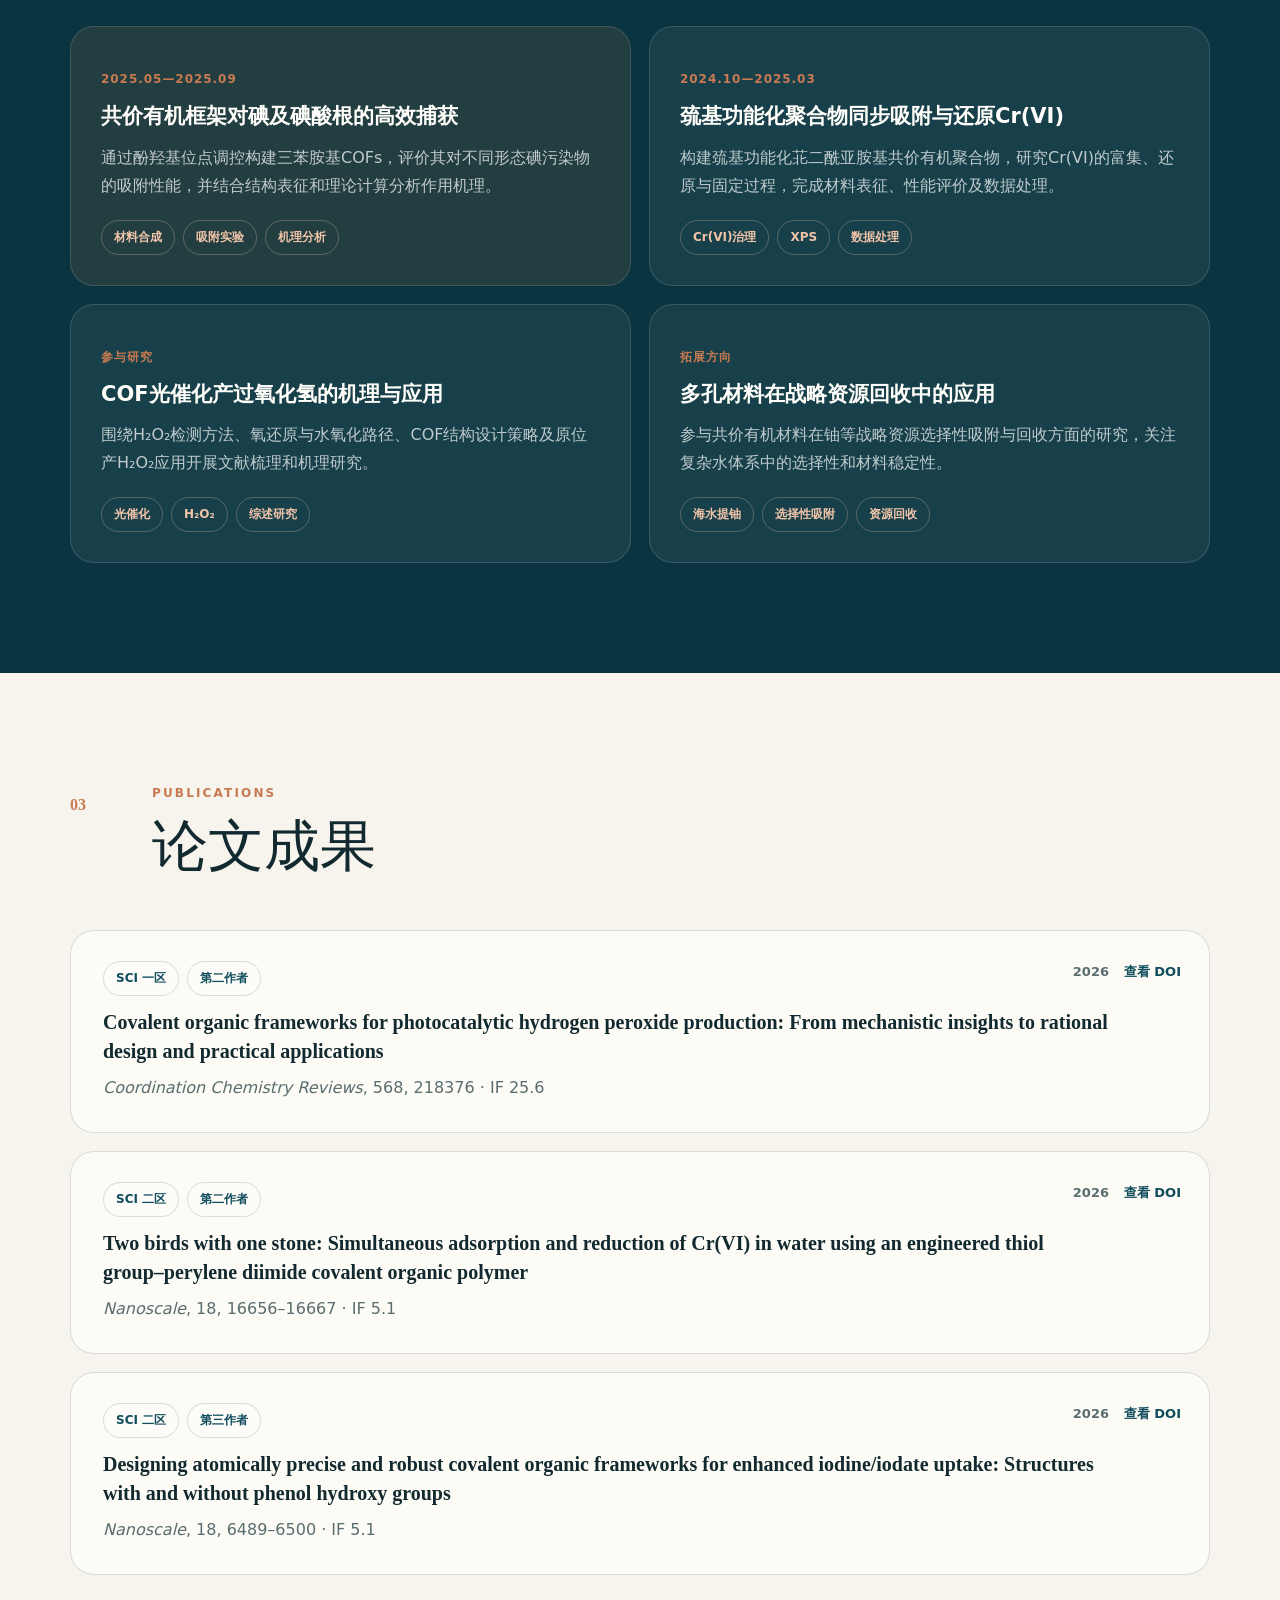
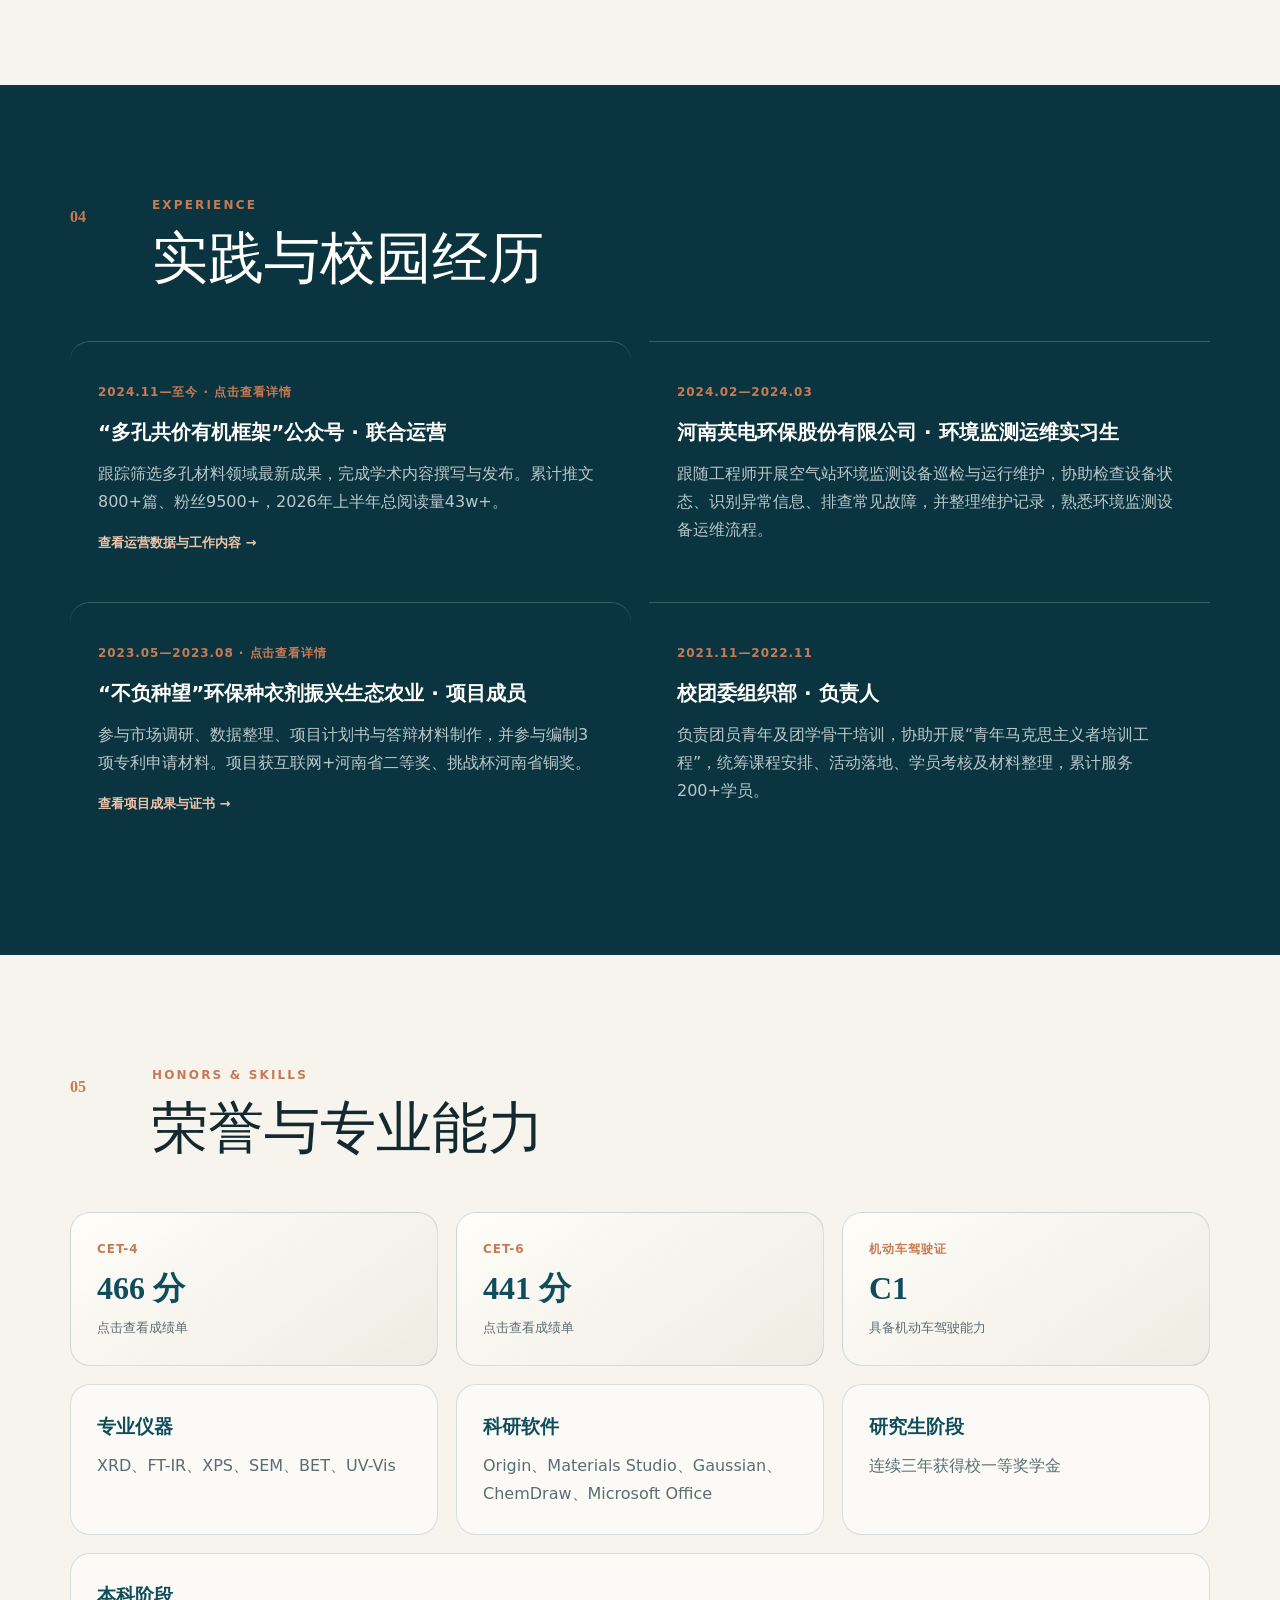
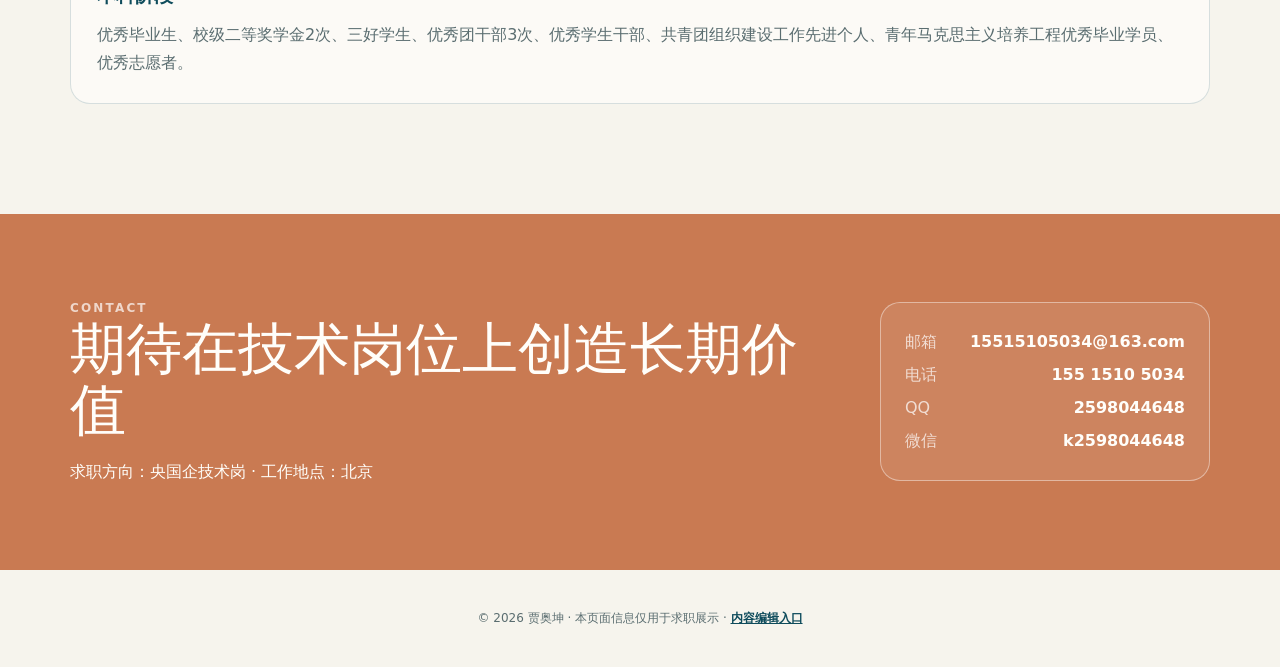
==== commit 4f53d4c8: "Update index.html" ====
--- a/index.html
+++ b/index.html
@@ -22,7 +22,7 @@
         <h1 data-field="name">贾奥坤</h1>
         <p class="headline" data-field="headline">环境工程硕士研究生 · 共价有机多孔材料与环境治理</p>
         <p class="hero-summary" data-field="summary">聚焦共价有机框架（COFs）及功能聚合物的设计合成、污染物吸附与作用机理研究，具备材料制备、结构表征、性能评价和数据分析的完整科研训练。</p>
-        <div class="tag-row" aria-label="个人标签"><span data-field="jobDirection">央国企技术岗</span><span>中共党员</span><span data-field="workLocation">北京</span><span>CET-6</span></div>
+        <div class="tag-row" aria-label="个人标签"><span data-field="jobDirection">央国企技术岗</span><span data-field="politicalStatus">中共党员</span><span data-field="workLocation">北京</span><span data-field="languageLevel">CET-6</span></div>
         <div class="copy-contact-grid" aria-label="点击复制联系方式">
           <button type="button" data-copy-field="phone" data-copy-label="电话"><span>电话</span><strong data-field="phone">155 1510 5034</strong><small>复制</small></button>
           <button type="button" data-copy-field="email" data-copy-label="邮箱"><span>邮箱</span><strong data-field="email">15515105034@163.com</strong><small>复制</small></button>
@@ -32,7 +32,7 @@
         <div class="hero-actions"><a class="button secondary" href="#publications">查看科研成果</a></div>
       </div>
       <div class="portrait-wrap reveal">
-        <div class="portrait-frame"><img src="assets/jia-aokun.webp" alt="贾奥坤证件照"></div>
+        <div class="portrait-frame"><img src="assets/jia-aokun-color-accurate.jpg" alt="贾奥坤证件照"></div>
       </div>
     </section>
 
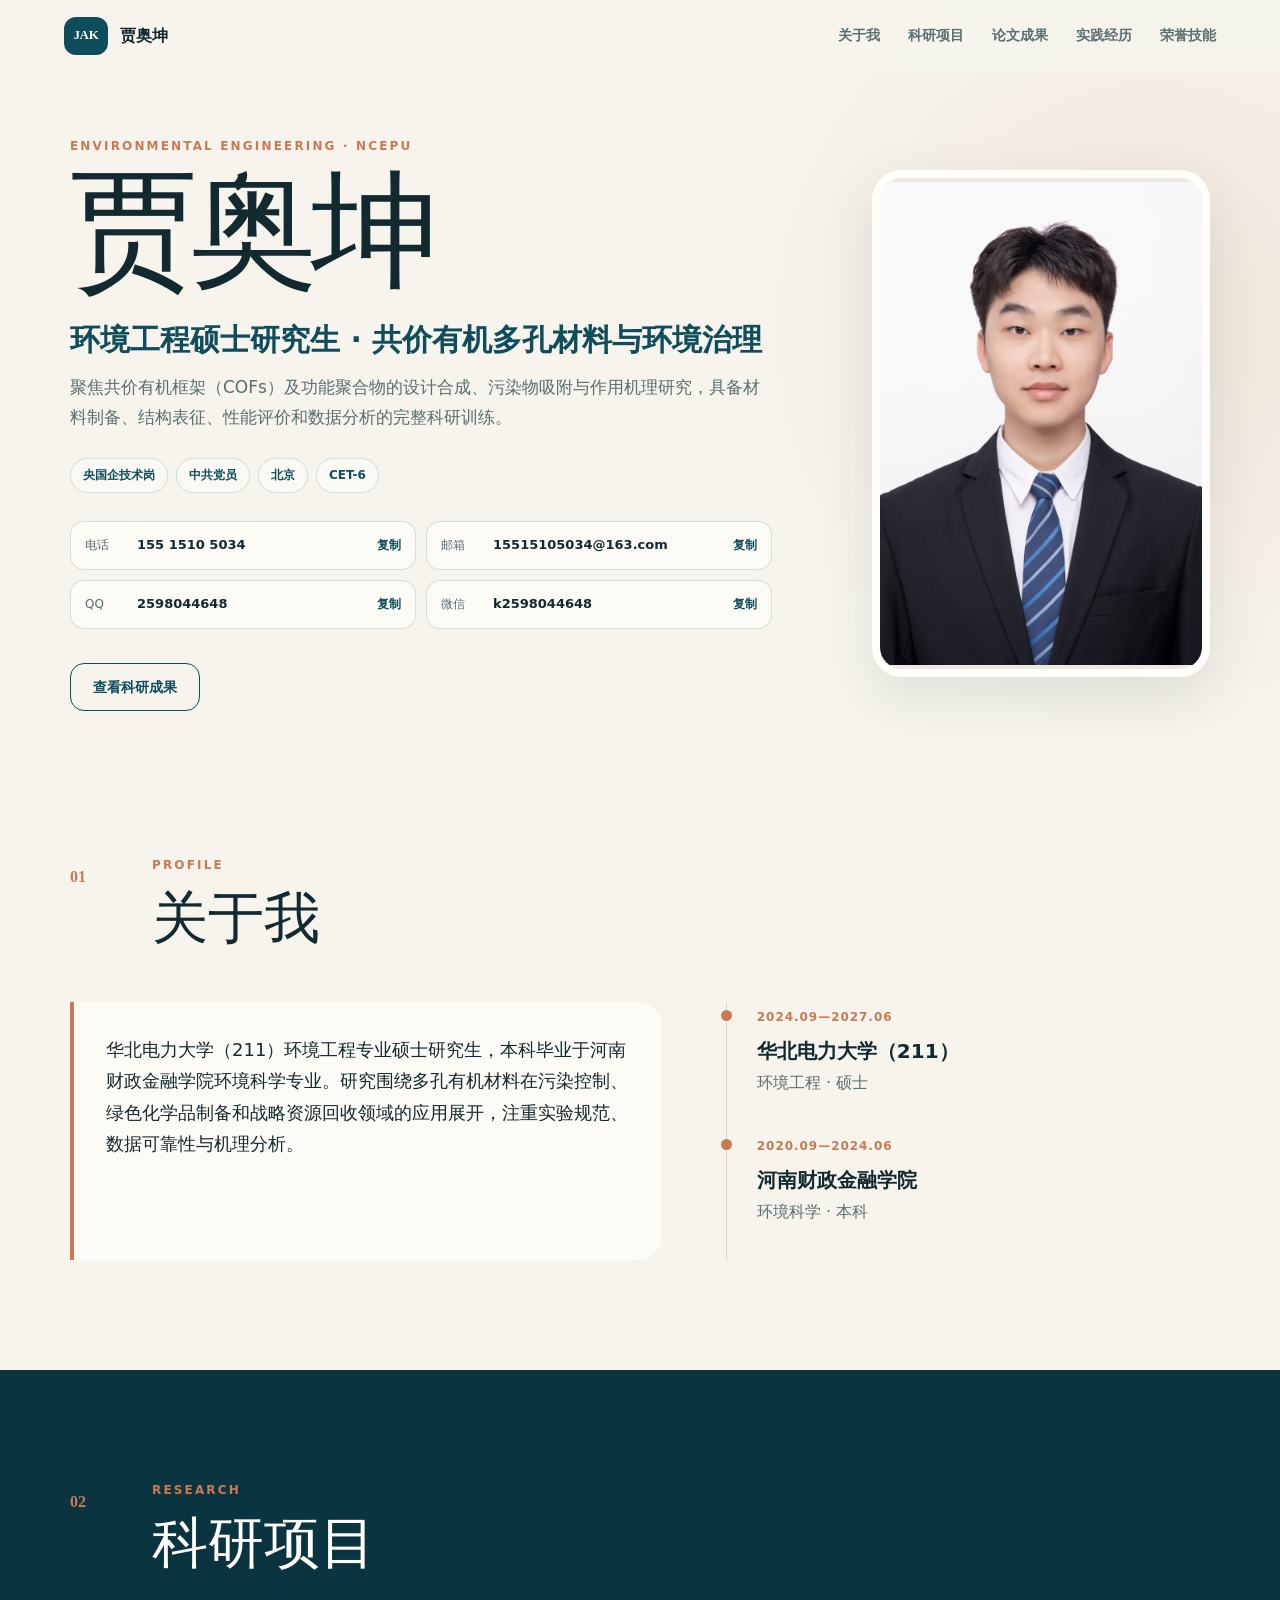
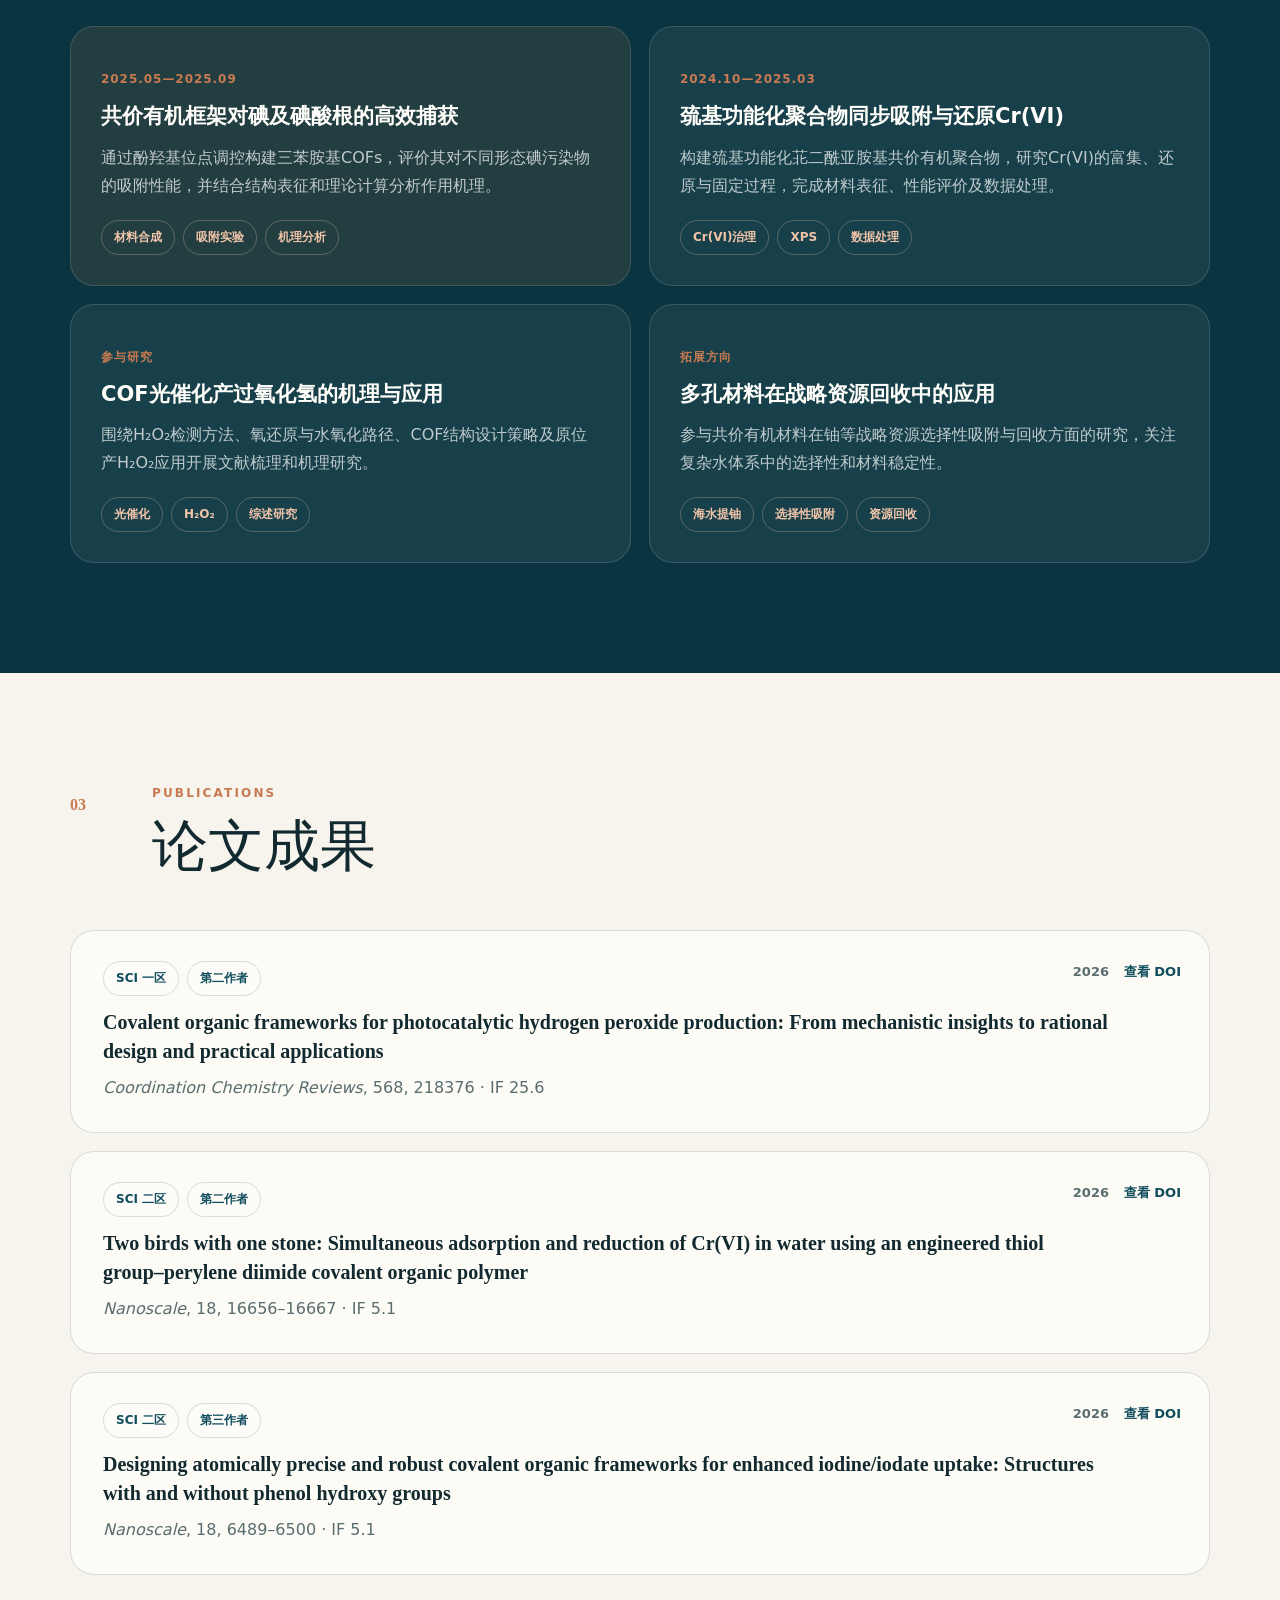
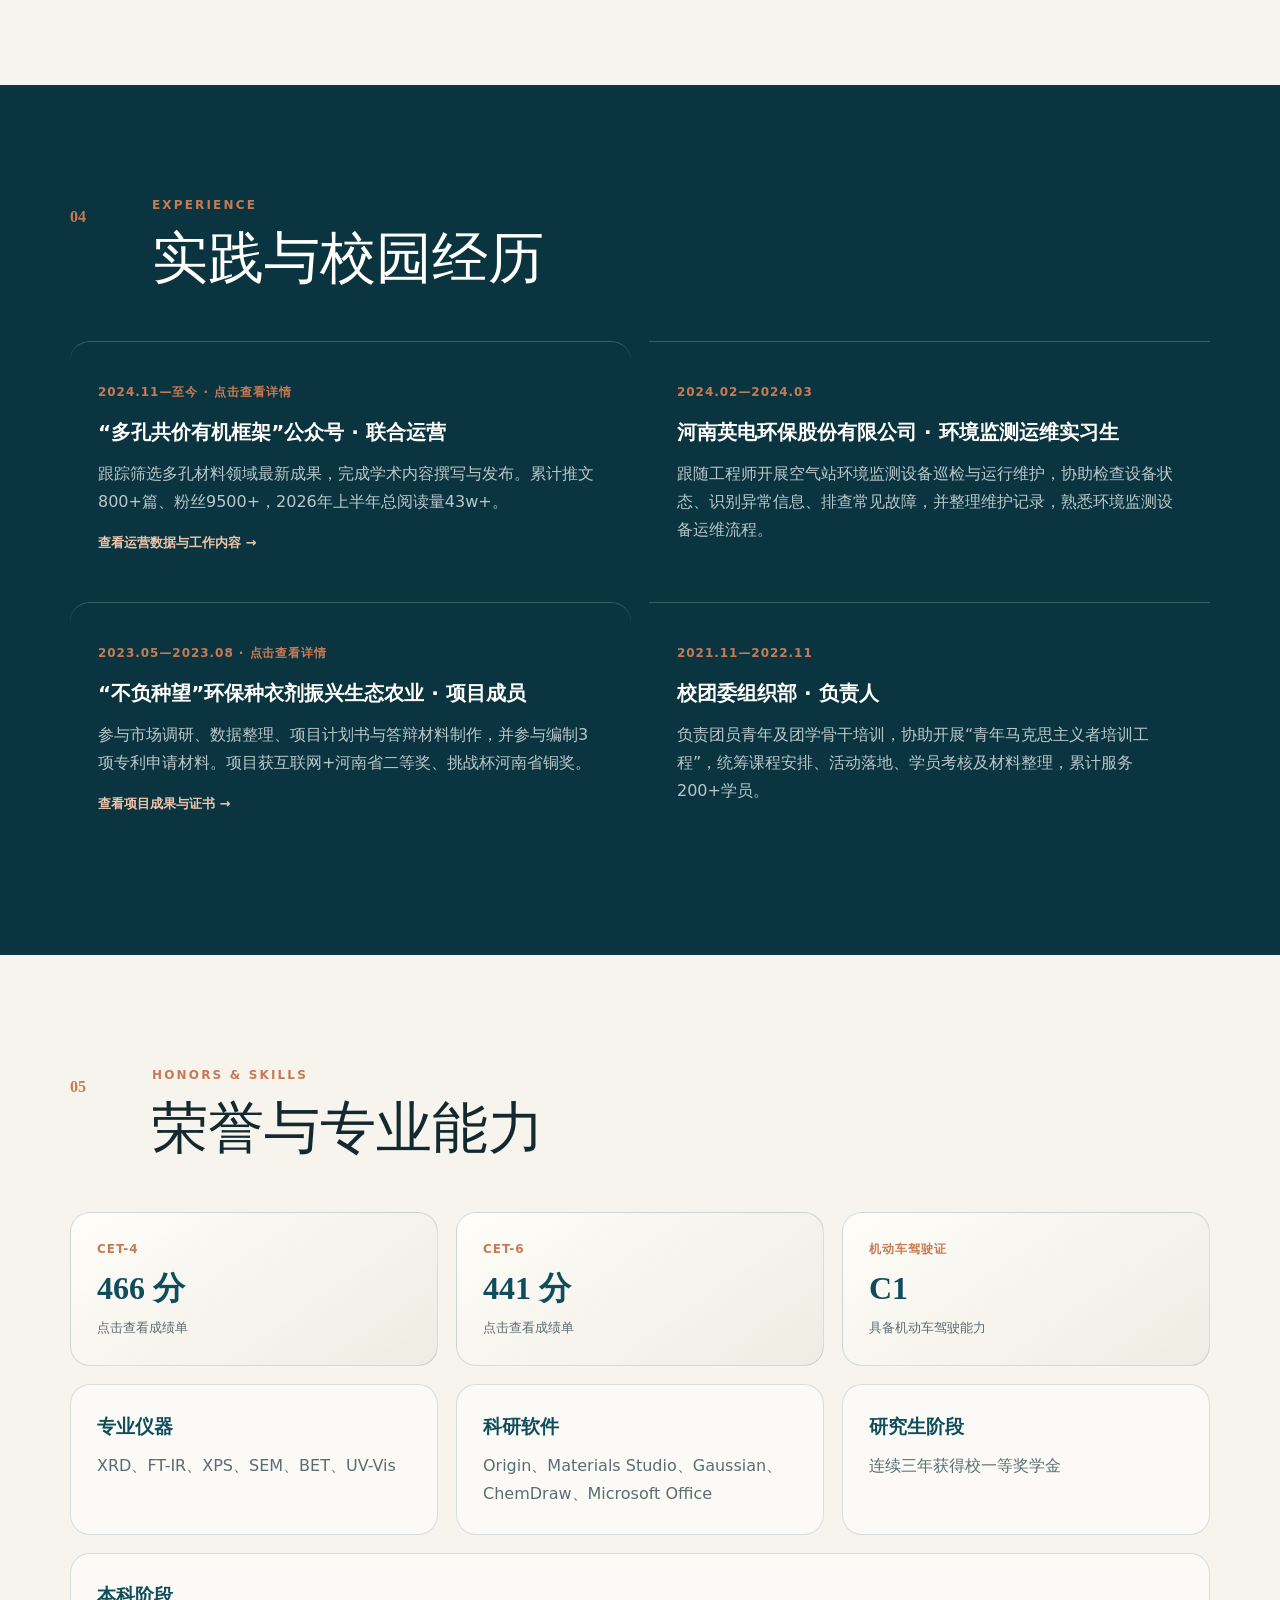
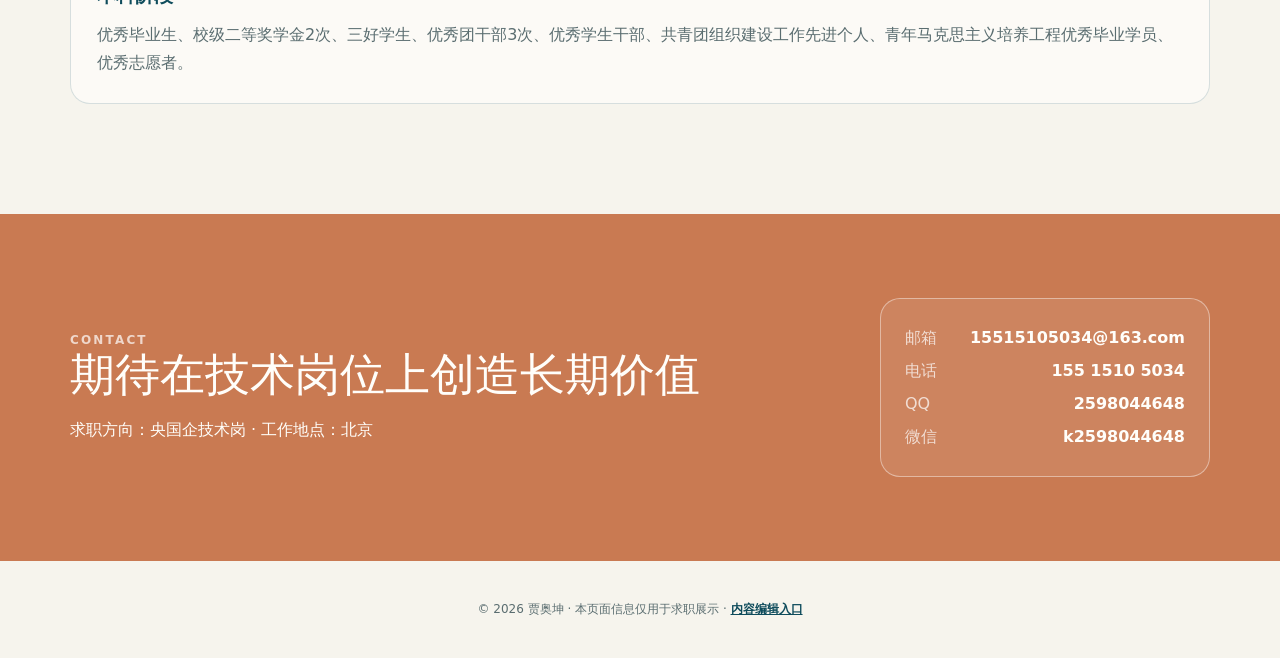
==== commit 1e79dca3: "Update index.html" ====
--- a/index.html
+++ b/index.html
@@ -6,7 +6,7 @@
   <meta name="description" content="贾奥坤，华北电力大学环境工程硕士研究生，研究方向为共价有机框架与功能聚合物在环境治理中的应用。">
   <meta name="theme-color" content="#0f3d4a">
   <title>贾奥坤｜环境工程硕士研究生</title>
-  <link rel="stylesheet" href="styles.css">
+  <link rel="stylesheet" href="styles.css?v=20260904-2">
 </head>
 <body>
   <header class="site-header" id="top">
@@ -32,7 +32,7 @@
         <div class="hero-actions"><a class="button secondary" href="#publications">查看科研成果</a></div>
       </div>
       <div class="portrait-wrap reveal">
-        <div class="portrait-frame"><img src="assets/jia-aokun-color-accurate.jpg" alt="贾奥坤证件照"></div>
+        <div class="portrait-frame"><img src="assets/jia-aokun-color-accurate.jpg?v=20260904-2" alt="贾奥坤证件照"></div>
       </div>
     </section>
 
--- a/styles.css
+++ b/styles.css
@@ -200,17 +200,17 @@
 .portrait-wrap { justify-self: end; width: min(100%, 350px); }
 .portrait-frame {
   overflow: hidden;
-  aspect-ratio: 4 / 5;
-  border: 10px solid var(--white);
-  border-radius: 170px 170px 28px 28px;
+  aspect-ratio: 2 / 3;
+  border: 8px solid var(--white);
+  border-radius: 30px;
   background: var(--paper-deep);
   box-shadow: var(--shadow);
 }
 .portrait-frame img {
   width: 100%;
   height: 100%;
-  object-fit: cover;
-  object-position: 50% 24%;
+  object-fit: contain;
+  object-position: center;
 }
 
 .contact-card {
@@ -397,6 +397,7 @@
 
 .contact-section { padding-block: 84px; color: var(--white); background: var(--accent); }
 .contact-inner { display: flex; align-items: center; justify-content: space-between; gap: 60px; }
+.contact-section h2 { font-size: clamp(32px, 3.5vw, 48px); white-space: nowrap; }
 .contact-inner .eyebrow { color: rgba(255, 255, 255, 0.7); }
 .contact-inner p { margin-bottom: 0; }
 .contact-actions { justify-content: flex-end; margin: 0; }
@@ -529,6 +530,7 @@
   .about-grid, .project-grid, .experience-list, .skills-grid, .credential-grid { grid-template-columns: 1fr; }
   .skill-card.wide { grid-column: auto; }
   .contact-inner { flex-direction: column; align-items: flex-start; }
+  .contact-section h2 { white-space: normal; }
   .contact-actions { justify-content: flex-start; }
   .plain-contact { width: 100%; }
   .certificate-grid { grid-template-columns: 1fr; }
